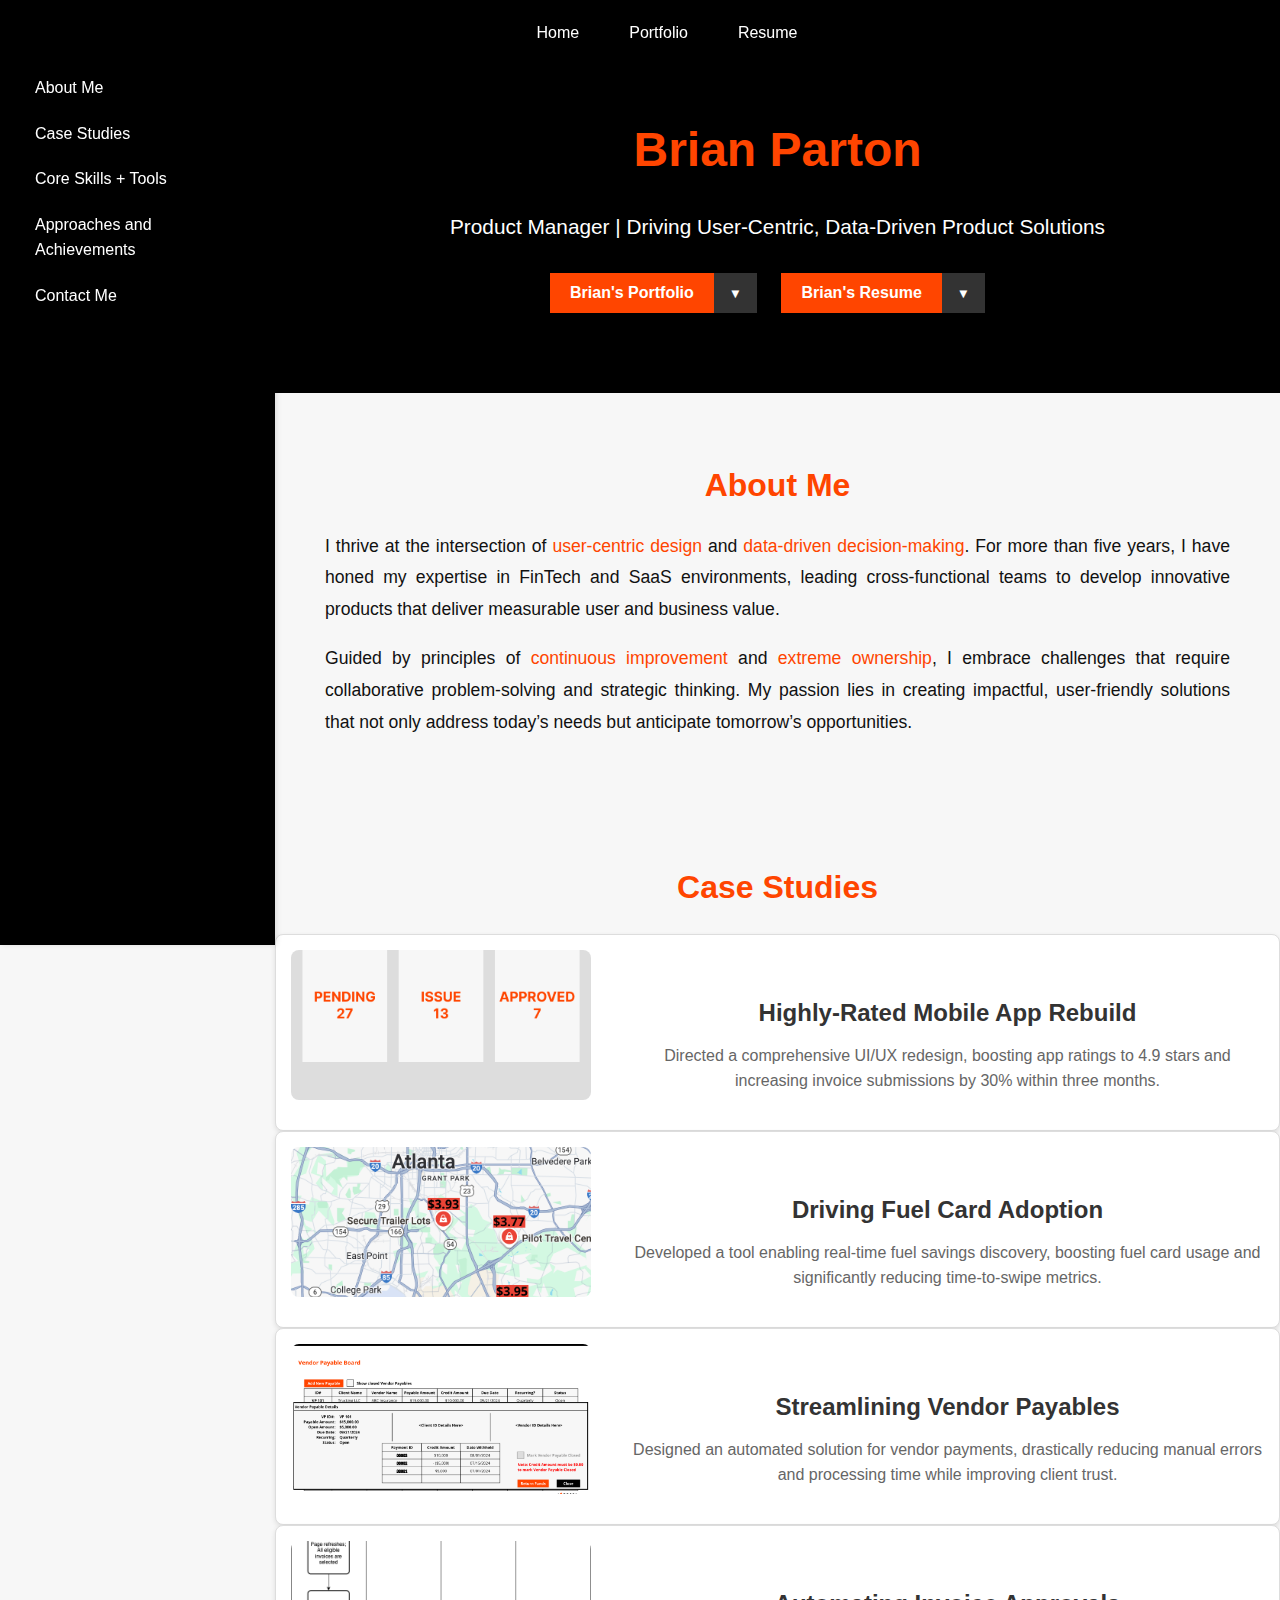
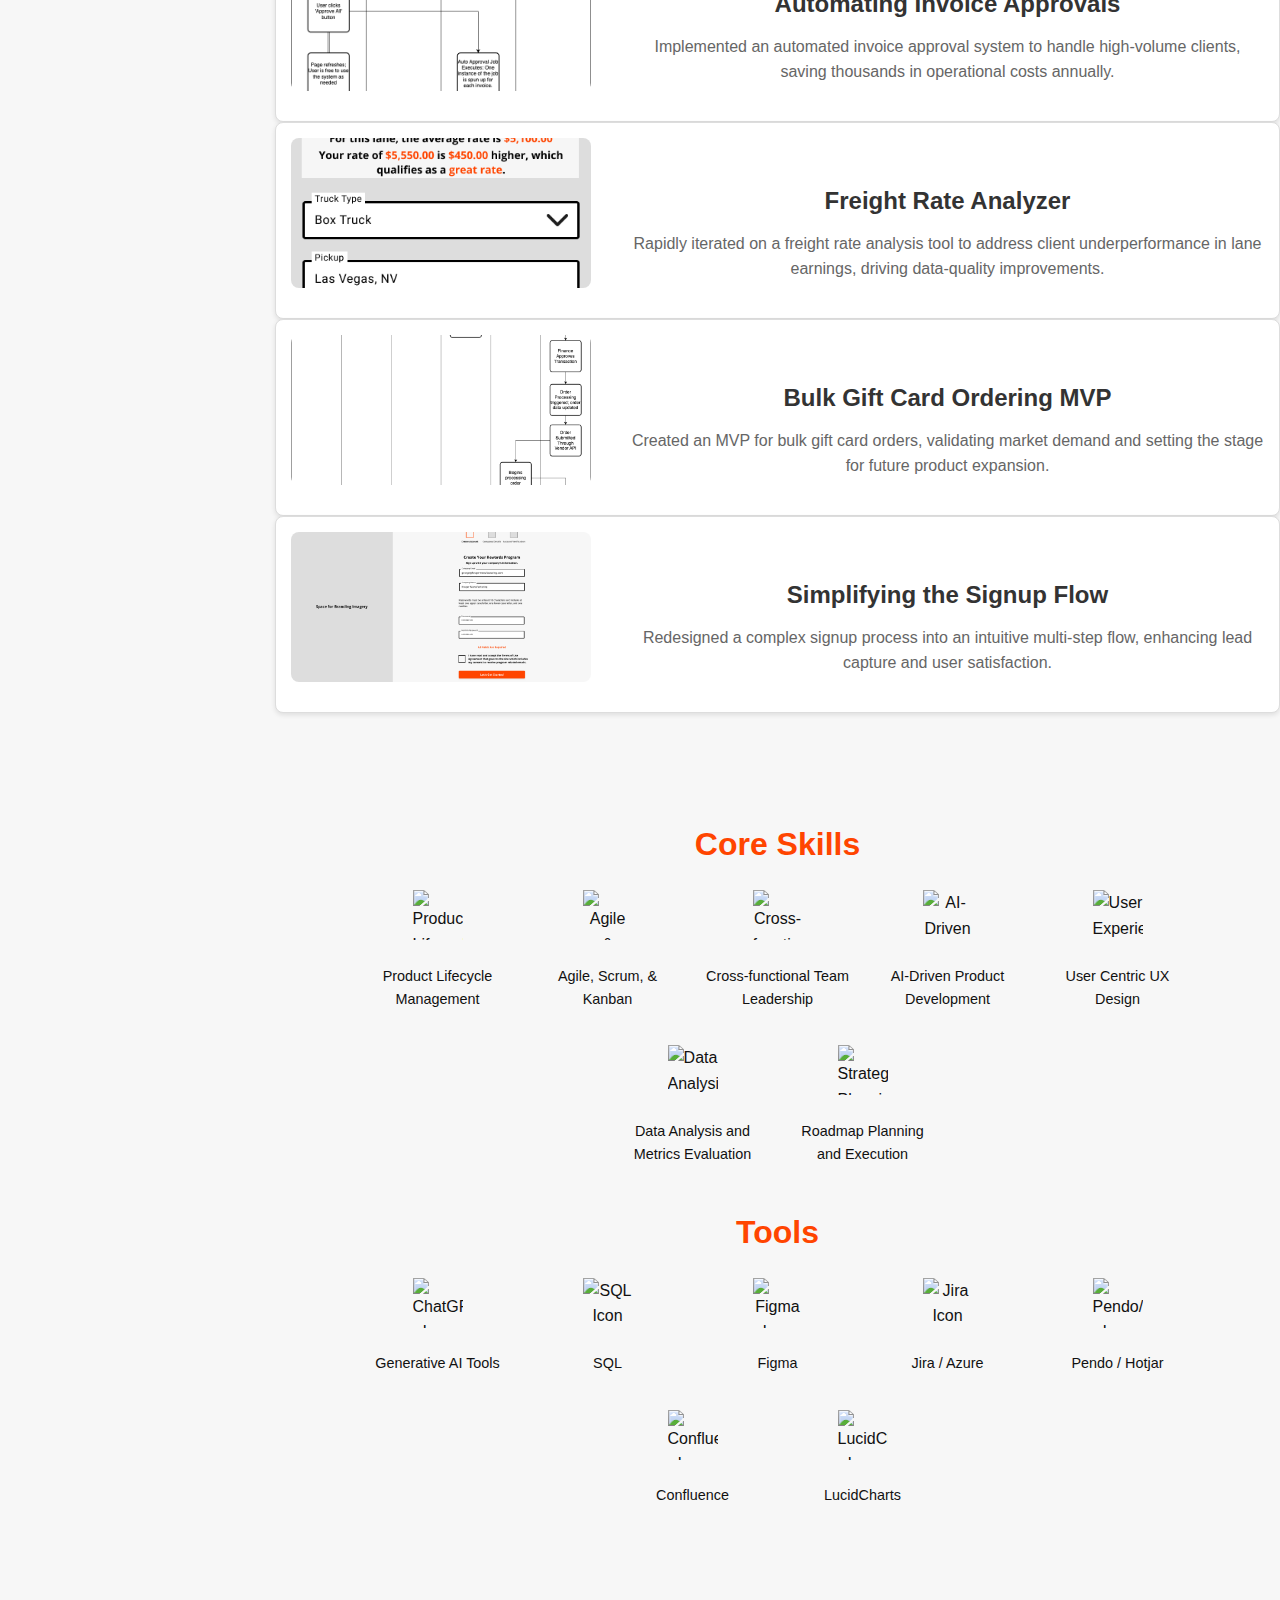
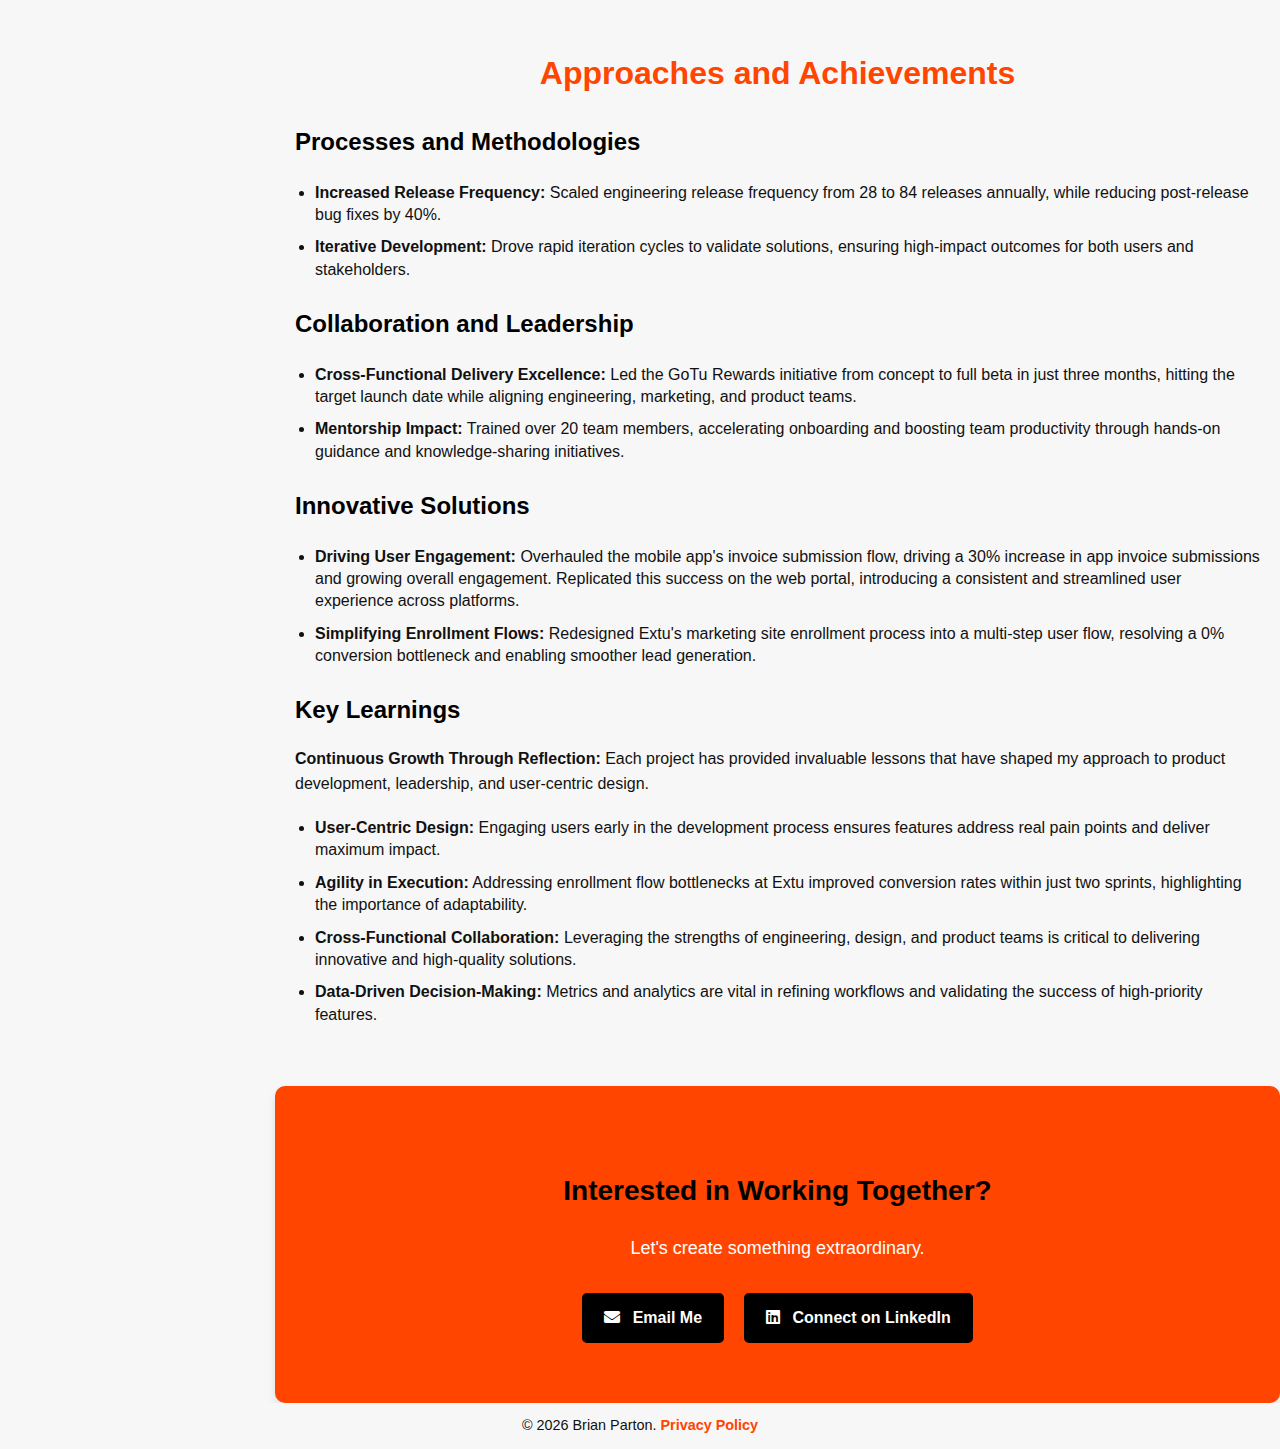
==== index.html @ ee63c28c "Update site: Privacy policy and styling improvements" ====
<!DOCTYPE html>
<html lang="en" data-theme="default">
	<head>
		<!-- Google tag (gtag.js) -->
		<script async src="https://www.googletagmanager.com/gtag/js?id=G-7SBDPCL7X2"></script>
		<script>
		  window.dataLayer = window.dataLayer || [];
		  function gtag(){dataLayer.push(arguments);}
		  gtag('js', new Date());
		  gtag('config', 'G-7SBDPCL7X2');
		</script>
		<meta name="description" content="Home Page for Brian Parton's Portfolio'">
		<meta name="author" content="Brian Parton">
	    <meta charset="UTF-8">
    	<meta name="viewport" content="width=device-width, initial-scale=1.0">
	    <!-- Include FontAwesome for Icons -->
    	<link href="https://cdnjs.cloudflare.com/ajax/libs/font-awesome/6.0.0-beta3/css/all.min.css" rel="stylesheet">
		<link href="https://cdnjs.cloudflare.com/ajax/libs/font-awesome/5.15.4/css/all.min.css" rel="stylesheet">
    	<link rel="stylesheet" href="assets/styles.css">
	    <title>Home Page</title>
	    <!-- Favicon for different devices -->
		<link rel="icon" sizes="192x192" href="assets/favicon/android-chrome-192x192.png">
		<link rel="icon" sizes="512x512" href="assets/favicon/android-chrome-512x512.png">
		<link rel="apple-touch-icon" sizes="180x180" href="assets/favicon/apple-touch-icon.png">
		<link rel="icon" type="image/png" sizes="32x32" href="assets/favicon/favicon-32x32.png">
		<link rel="icon" type="image/png" sizes="16x16" href="assets/favicon/favicon-16x16.png">
		<link rel="shortcut icon" href="assets/favicon/favicon.ico">
		<link rel="manifest" href="assets/favicon/site.webmanifest">
		<meta name="msapplication-TileColor" content="#da532c">
		<meta name="msapplication-config" content="assets/favicon/browserconfig.xml">
		<meta name="theme-color" content="#ffffff">
	</head>
	<body class="non-sidebar-page" id="load">
    	<!-- Header -->
	    <header class="header">
    	    <nav class="header-nav">
    	        <button class="hamburger-menu" aria-label="Toggle navigation menu">☰</button>
        	    <ul>
            	    <li><a href="index.html" aria-label="Go to Home Page">Home</a></li>
                	<li><a href="portfolio.html" aria-label="Go to Portfolio Page">Portfolio</a></li>
	                <li><a href="resume.html" aria-label="Go to Resume Page">Resume</a></li>
        	    </ul>
	        </nav>
    	</header>
        <div class="layout-container">
            <aside class="sidebar portfolio-sidebar">
                <nav>
                    <ul>
                        <li><a href="#about-me">About Me</a></li>
                        <li><a href="#case-studies">Case Studies</a></li>
                        <li><a href="#skills">Core Skills + Tools</a></li>
                        <li><a href="#approaches-achievements">Approaches and Achievements</a></li>
                        <li><a href="#contact-me">Contact Me</a></li>
                    </ul>
                </nav>
            </aside>
            <main class="main-content">
                <!-- Hero Section -->
                <section class="hero">
                    <div class="ind-container">
                        <h1>Brian Parton</h1>
                        <p>Product Manager | Driving User-Centric, Data-Driven Product Solutions</p>
                        <div class="cta-buttons">
                            <div class="button-container">
                                <button class="view-button">
                                    Brian's Portfolio
                                </button>
                                <button class="dropdown-btn">
                                    ▼
                                </button>
                                <div class="dropdown-content">
                                    <a href="portfolio.html" aria-label="View My Portfolio">View Portfolio</a>
                                    <a href="assets/brian_parton_portfolio_2.pdf" aria-label="Download My Portfolio" target="_blank" download>Download Portfolio</a>
                                </div>
                            </div>
                            <div class="button-container">
                                <button class="view-button">
                                    Brian's Resume
                                </button>
                                <button class="dropdown-btn">
                                    ▼
                                </button>
                                <div class="dropdown-content">
                                    <a href="resume.html" aria-label="View My Resume">View Resume</a>
                                    <a href="assets/brian_parton_resume_2.pdf" aria-label="Download My Resume" target="_blank" download>Download Resume</a>
                                </div>
                            </div>
                        </div>
                    </div>
                </section>
                <!-- About Me Section -->
                <div id="about-me" class="about-container">
                    <h2>About Me</h2>
                    <p>
                        I thrive at the intersection of <span style="color: var(--primary-color);">user-centric design</span> and <span style="color: var(--primary-color);">data-driven decision-making</span>. For more than five years, I have honed my expertise in FinTech and SaaS environments, leading cross-functional teams to develop innovative products that deliver measurable user and business value.
                    </p>
                    <p>
                        Guided by principles of <span style="color: var(--primary-color);">continuous improvement</span> and <span style="color: var(--primary-color);">extreme ownership</span>, I embrace challenges that require collaborative problem-solving and strategic thinking. My passion lies in creating impactful, user-friendly solutions that not only address today’s needs but anticipate tomorrow’s opportunities.
                    </p>
                </div>
                <!-- Case Studies -->
                <section id="case-studies" class="case-studies-section">
                    <h2>Case Studies</h2>
                
                    <a href="/portfolio.html#Mobile-App-Rebuild" class="case-study-link">
                        <div class="case-study-brief">
                            <img src="assets/OTR Solutions Mobile App Dashboard.png" alt="Highly-Rated Mobile App Rebuild">
                            <div class="case-study-icontent">
                                <h3>Highly-Rated Mobile App Rebuild</h3>
                                <p>Directed a comprehensive UI/UX redesign, boosting app ratings to 4.9 stars and increasing invoice submissions by 30% within three months.</p>
                            </div>
                        </div>
                    </a>
                
                    <a href="/portfolio.html#Discount-Fuel-Finder" class="case-study-link">
                        <div class="case-study-brief">
                            <img src="assets/OTR Solutions Fuel Finder Location.png" alt="Driving Fuel Card Adoption">
                            <div class="case-study-icontent">
                                <h3>Driving Fuel Card Adoption</h3>
                                <p>Developed a tool enabling real-time fuel savings discovery, boosting fuel card usage and significantly reducing time-to-swipe metrics.</p>
                            </div>
                        </div>
                    </a>
                
                    <a href="/portfolio.html#Vendor-Payable-Board" class="case-study-link">
                        <div class="case-study-brief">
                            <img src="assets/Vendor Payable Board, with Modal.png" alt="Vendor Payable Board with Modal">
                            <div class="case-study-icontent">
                                <h3>Streamlining Vendor Payables</h3>
                                <p>Designed an automated solution for vendor payments, drastically reducing manual errors and processing time while improving client trust.</p>
                            </div>
                        </div>
                    </a>
                
                    <a href="/portfolio.html#Auto-Invoice-Feature" class="case-study-link">
                        <div class="case-study-brief">
                            <img src="assets/AutoInvoice - Microservice Approval workflow.drawio.png" alt="Microservice-Based Workflow Thumbnail">
                            <div class="case-study-icontent">
                                <h3>Automating Invoice Approvals</h3>
                                <p>Implemented an automated invoice approval system to handle high-volume clients, saving thousands in operational costs annually.</p>
                            </div>
                        </div>
                    </a>
                
                    <a href="/portfolio.html#Freight-Rate-Analyzer" class="case-study-link">
                        <div class="case-study-brief">
                            <img src="assets/OTR Solutions Rate Analyzer.png" alt="UI Mockup Thumbnail">
                            <div class="case-study-icontent">
                                <h3>Freight Rate Analyzer</h3>
                                <p>Rapidly iterated on a freight rate analysis tool to address client underperformance in lane earnings, driving data-quality improvements.</p>
                            </div>
                        </div>
                    </a>
                
                    <a href="/portfolio.html#Bulk-Gift-Card" class="case-study-link">
                        <div class="case-study-brief">
                            <img src="assets/GoTu Rewards - Automated Process.drawio.png" alt="Future-State Automated Workflow Thumbnail">
                            <div class="case-study-icontent">
                                <h3>Bulk Gift Card Ordering MVP</h3>
                                <p>Created an MVP for bulk gift card orders, validating market demand and setting the stage for future product expansion.</p>
                            </div>
                        </div>
                    </a>
                
                    <a href="/portfolio.html#Multi-Step-Signup" class="case-study-link">
                        <div class="case-study-brief">
                            <img src="assets/GoTu Rewards New Enrollment Flow - Page 1.png" alt="Enrollment Step 1 UI Mockup Thumbnail">
                            <div class="case-study-icontent">
                                <h3>Simplifying the Signup Flow</h3>
                                <p>Redesigned a complex signup process into an intuitive multi-step flow, enhancing lead capture and user satisfaction.</p>
                            </div>
                        </div>
                    </a>
                </section>
                
                <!-- Skills and Tools -->
                <section id="skills" class="skills-section">
                    <h2>Core Skills</h2>
                    <div class="skills-container">
                        <!-- Skill 1 -->
                        <div class="skill-item">
                            <img src="https://img.icons8.com/ios-filled/50/000000/task.png" alt="Product Lifecycle Management Icon">
                            <p>Product Lifecycle Management</p>
                        </div>
                        <!-- Skill 2 -->
                        <div class="skill-item">
                            <img src="https://img.icons8.com/ios-filled/50/000000/tasks.png" alt="Agile & Scrum Methodologies Icon">
                            <p>Agile, Scrum, & Kanban</p>
                        </div>
                        <!-- Skill 3 -->
                        <div class="skill-item">
                            <img src="https://img.icons8.com/ios-filled/50/000000/teamwork.png" alt="Cross-functional Team Leadership Icon">
                            <p>Cross-functional Team Leadership</p>
                        </div>
                        <!-- Skill 4 -->
                        <div class="skill-item">
                            <img src="https://img.icons8.com/ios-filled/50/000000/brain.png" alt="AI-Driven Product Development Icon">
                            <p>AI-Driven Product Development</p>
                        </div>
                        <!-- Skill 5 -->
                        <div class="skill-item">
                            <img src="https://img.icons8.com/ios-filled/50/000000/paint-brush.png" alt="User Experience and Interface Design Icon">
                            <p>User Centric UX Design</p>
                        </div>
                        <!-- Skill 6 -->
                        <div class="skill-item">
                            <img src="https://img.icons8.com/ios-filled/50/000000/combo-chart.png" alt="Data Analysis and Metrics Evaluation Icon">
                            <p>Data Analysis and Metrics Evaluation</p>
                        </div>
                        <!-- Skill 7 -->
                        <div class="skill-item">
                            <img src="https://img.icons8.com/ios-filled/50/000000/goal.png" alt="Strategic Planning and Execution Icon">
                            <p>Roadmap Planning and Execution</p>
                        </div>
                    </div>
                    <div class="tools-section">
                    <h2>Tools</h2>
                        <div class="tools-container">
                            <div class="tool-item">
                                <img src="https://img.icons8.com/ios-filled/50/000000/chatgpt.png" alt="ChatGPT Icon">
                                <p>Generative AI Tools</p>
                            </div>
                            <div class="tool-item">
                                <img src="https://img.icons8.com/ios-filled/50/000000/sql.png" alt="SQL Icon">
                                <p>SQL</p>
                            </div>
                            <div class="tool-item">
                                <img src="https://img.icons8.com/ios-filled/50/000000/figma.png" alt="Figma Icon">
                                <p>Figma</p>
                            </div>
                            <div class="tool-item">
                                <img src="https://img.icons8.com/ios-filled/50/000000/jira.png" alt="Jira Icon">
                                <p>Jira / Azure</p>
                            </div>
                            <div class="tool-item">
                                <img src="https://img.icons8.com/ios-filled/50/000000/heat-map.png" alt="Pendo/Hotjar Icon">
                                <p>Pendo / Hotjar</p>
                            </div>
                            <div class="tool-item">
                                <img src="https://img.icons8.com/ios-filled/50/000000/knowledge-sharing.png" alt="Confluence Icon">
                                <p>Confluence</p>
                            </div>
                            <div class="tool-item">
                                <img src="https://img.icons8.com/ios-filled/50/000000/flow-chart.png" alt="LucidCharts Icon">
                                <p>LucidCharts</p>
                            </div>
                        </div>
                    </div>
                </section>
                <!-- Additional Info About Me Section -->
                <section id="approaches-achievements" class="approaches-section">
                    <h2>Approaches and Achievements</h2>
                
                    <div class="approach-subsection">
                        <h3>Processes and Methodologies</h3>
                        <ul>
                            <li><strong>Increased Release Frequency:</strong> Scaled engineering release frequency from 28 to 84 releases annually, while reducing post-release bug fixes by 40%.</li>
                            <li><strong>Iterative Development:</strong> Drove rapid iteration cycles to validate solutions, ensuring high-impact outcomes for both users and stakeholders.</li>
                        </ul>
                    </div>
                
                    <div class="approach-subsection">
                        <h3>Collaboration and Leadership</h3>
                        <ul>
                            <li><strong>Cross-Functional Delivery Excellence:</strong> Led the GoTu Rewards initiative from concept to full beta in just three months, hitting the target launch date while aligning engineering, marketing, and product teams.</li>
                            <li><strong>Mentorship Impact:</strong> Trained over 20 team members, accelerating onboarding and boosting team productivity through hands-on guidance and knowledge-sharing initiatives.</li>
                        </ul>
                    </div>
                
                    <div class="approach-subsection">
                        <h3>Innovative Solutions</h3>
                        <ul>
                            <li><strong>Driving User Engagement:</strong> Overhauled the mobile app's invoice submission flow, driving a 30% increase in app invoice submissions and growing overall engagement. Replicated this success on the web portal, introducing a consistent and streamlined user experience across platforms.</li>
                            <li><strong>Simplifying Enrollment Flows:</strong> Redesigned Extu's marketing site enrollment process into a multi-step user flow, resolving a 0% conversion bottleneck and enabling smoother lead generation.</li>
                        </ul>
                    </div>
                
                    <div class="approach-subsection">
                        <h3>Key Learnings</h3>
                        <p>
                            <strong>Continuous Growth Through Reflection:</strong> Each project has provided invaluable lessons that have shaped my approach to product development, leadership, and user-centric design.
                        </p>
                        <ul>
                            <li><strong>User-Centric Design:</strong> Engaging users early in the development process ensures features address real pain points and deliver maximum impact.</li>
                            <li><strong>Agility in Execution:</strong> Addressing enrollment flow bottlenecks at Extu improved conversion rates within just two sprints, highlighting the importance of adaptability.</li>
                            <li><strong>Cross-Functional Collaboration:</strong> Leveraging the strengths of engineering, design, and product teams is critical to delivering innovative and high-quality solutions.</li>
                            <li><strong>Data-Driven Decision-Making:</strong> Metrics and analytics are vital in refining workflows and validating the success of high-priority features.</li>
                        </ul>
                    </div>
                </section>
                
                
                <!-- Contact Section -->
                <section id="contact-me" class="cta-section">
                    <div class="cta-container">
                        <h2>Interested in Working Together?</h2>
                        <p>Let's create something extraordinary.</p>
                        <div class="contact-links">
                            <a href="mailto:bparton31.jobs@gmail.com" aria-label="Send Me An Email" class="contact-link">
                                <i class="fas fa-envelope"></i> Email Me
                            </a>
                            <a href="https://www.linkedin.com/in/brian-parton/" aria-label="Find Me On LinkedIn" target="_blank" class="contact-link">
                                <i class="fab fa-linkedin"></i> Connect on LinkedIn
                            </a>
                        </div>
                    </div>
                </section>
            </main>
        </div>
        <footer>
    		<p>
        		© <span id="current-year"></span> Brian Parton.
		        <a href="privacy.html" aria-label="Go to Privacy Page" target="_blank" rel="noopener noreferrer">Privacy Policy</a>
    		</p>
		</footer>
		<!-- JavaScript for the hamburger menu -->
		<script>
    		const hamburger = document.querySelector('.hamburger-menu');
		    const navMenu = document.querySelector('.header-nav ul');
		    hamburger.addEventListener('click', () => {
        		navMenu.classList.toggle('active');
    		});

	    	document.addEventListener("DOMContentLoaded", () => {
    		    const targetSection = document.querySelector("#load");
	        	if (targetSection) {
            		targetSection.scrollIntoView({ behavior: "smooth" });
	        	}
    		});

    		document.getElementById("current-year").textContent = new Date().getFullYear();
		</script>
	</body>
</html>
---- assets/styles.css ----
:root {
    --primary-color: #FF4500; /* Bright orange for accents */
    --secondary-color: #000000; /* Black for nav bars and footer */
    --background-color: #F7F7F7; /* Light gray for page background */
    --text-color: #111111; /* Neutral dark gray for text */
    --white: #FFFFFF; /* White for content and highlights */
    --box-shadow: 0 4px 8px rgba(0, 0, 0, 0.1); /* Default box shadow */
    --border-color: #ddd; /* Light border color */
    --font-family: 'Open Sans', Arial, sans-serif; /* Font for consistency */
    --header-height: 45px;
    --sidebar-width: 275px; /* portfolio sidebar */
    --res-sidebar-width: 34%; /* resume sidebar */
}


/* General Styling */
html {
    scroll-padding-top: 70px; /* Adjust to header height */
}

html, body {
    height: 100%;
    scroll-behavior: smooth;
}

body {
    font-family: var(--font-family);
    margin: 0;
    padding: 0;
    line-height: 1.6;
    background-color: var(--background-color);
    color: var(--text-color);
    display: flex;
    flex-direction: column;
    min-height: 100vh;
}

/* General Styling for Non-Sidebar Pages */
body.non-sidebar-page {
    padding: 0; /* Reset body padding for these pages */
    margin: 0;
}

/* Content Layout for Non-Sidebar Pages */
.container.non-sidebar-page {
    display: flex;
    flex-direction: column;
	margin: 20px auto;  
    max-width: 1200px; /* Limit content width */
    padding: 0 20px;
    box-sizing: border-box;
}

/* Header Navigation */
.header-nav {
    background-color: var(--secondary-color); /* Black */
    color: var(--white);
    padding: 20px 20px;
    position: fixed;
    top: 0;
    width: 100%;
    display: flex;
    justify-content: flex-end; /* Ensures buttons align to the right */
    align-items: center;
    z-index: 1000;
    box-shadow: var(--box-shadow);
}

.header-nav ul {
    list-style: none;
    margin: 0 auto; /* Centers the navigation */
    padding: 0;
    display: flex;
    justify-content: flex-end; /* Aligns navigation to the right */
    gap: 30px;
}

/* Header Navigation Hover Behavior Update */
.header-nav ul li a {
    text-decoration: none;
    color: var(--white); /* Keep the font color consistent */
    font-weight: 500;
    font-size: 1rem;
    transition: background-color 0.3s ease, color 0.3s ease;
    padding: 5px 10px;
    border-radius: 5px; /* Optional for a subtle rounded effect */
}

.header-nav ul li a:hover {
    background-color: var(--primary-color); /* Add the highlight background */
    color: var(--white); /* Ensure font color remains the same */
}

/* Contact Section Consistency */
.contact.non-sidebar-page {
    background-color: var(--primary-color);
    color: var(--white);
    padding: 40px 20px;
    text-align: center;
    border-radius: 8px;
    box-shadow: var(--box-shadow);
}

.contact.non-sidebar-page h2 {
    color: var(--secondary-color);
}

.contact.non-sidebar-page p {
    margin-bottom: 20px;
    line-height: 1.6;
}

.contact-links.non-sidebar-page {
    display: flex;
    justify-content: center;
    flex-wrap: wrap;
    gap: 15px;
}

.contact-link.non-sidebar-page {
    color: var(--white);
    background-color: var(--secondary-color);
    padding: 10px 20px;
    border-radius: 5px;
    font-size: 1rem;
    transition: background-color 0.3s ease, color 0.3s ease;
    border: 2px solid var(--secondary-color);
}

.contact-link.non-sidebar-page:hover {
    background-color: var(--white);
    color: var(--secondary-color);
    border-color: var(--secondary-color);
}

/* Header for Non-Sidebar Pages */
.header-nav.non-sidebar-page {
    position: relative; /* Adjust for scrollable content */
    z-index: 100; /* Ensure no overlap */
}

/* Content Section for Non-Sidebar Pages */
.content.non-sidebar-page {
    width: 100%; /* Full width for content */
    padding: 20px;
    background-color: var(--white);
    border-radius: 8px;
    box-shadow: var(--box-shadow);
    margin-bottom: 20px;
}

/* Main Content Layout */
.portfolio-layout.brian {
    margin-left: var(--sidebar-width);
    padding: 40px 10px 10px 5px;
    background-color: var(--white);
    border-left: 1px solid var(--border-color);
}

.portfolio-layout.brian h1 {
	color: var(--primary-color); /* Orange */
	padding-top: 20px;
	margin-bottom: 10px;
}

/* Case Study Styling */
.case-study {
    margin-bottom: 40px;
    padding: 0px 20px 20px 20px;
    border: 1px solid var(--border-color);
    border-radius: 10px;
    background-color: var(--white);
    box-shadow: var(--box-shadow);
}

.case-study h2 {
    font-size: 24px;
    color: var(--primary-color); /* Orange */
    margin-bottom: 10px;
    font-weight: 600;
}

.case-study h3 {
    font-size: 20px;
    font-weight: 400;
    color: #666;
    margin-bottom: 20px;
}

/* Case Study Images */
.case-study img {
	width: auto;
    max-width: 100%;
    height: auto;
    max-height: 400px;
    display: block;
    margin: 15px auto;
    border-radius: 8px;
    box-shadow: var(--box-shadow);
}

.case-study img:hover {
    transform: scale(1.1);
    transition: transform 0.3s ease;
}

.case-study .case-study-image figcaption {
    font-size: 14px;
    color: #888;
    margin-top: 5px;
    text-align: center;
}

/* Full-Size Image Display */
/* Apply blur only to the content wrapper */
.content-wrapper {
    filter: none; /* Default state */
    transition: filter 0.3s ease; /* Smooth transition */
}

body.modal-active .content-wrapper {
    filter: blur(5px); /* Blur only the content wrapper when modal is active */
}

/* Full-screen modal background */
.full-image-container {
    display: none; /* Hidden by default */
    position: fixed;
    top: 0;
    left: 0;
    width: 100%;
    height: 100%;
    background-color: rgba(0, 0, 0, 0.8); /* Dimmed background */
    z-index: 1000;
    display: flex; /* Flexbox for centering modal */
    justify-content: center;
    align-items: center;
}


/* Modal content (image and caption) */
.full-image-container .modal-content {
    background-color: rgba(0, 0, 0, 0.9); /* Dark background for modal */
    padding: 20px;
    border-radius: 10px;
    box-shadow: 0 8px 16px rgba(0, 0, 0, 0.2); /* Shadow for depth */
    max-width: 90%;
    max-height: 90%;
    overflow: hidden;
    text-align: center;
}

/* Style for the image */
.full-image-container img {
    max-width: 100%; /* Ensure the image fits */
    max-height: 80vh; /* Prevent it from overflowing vertically */
    border: 2px solid #FF6F00; /* Burnt orange border for styling */
    border-radius: 8px; /* Rounded corners */
}

/* Style for the caption */
.full-image-container p {
    color: white;
    margin-top: 10px;
    font-size: 1rem;
    font-family: "Open Sans", sans-serif;
}

/* Style for the close button */
#close-preview-button {
    position: absolute;
    top: 10px;
    right: 10px;
    background-color: #FF6F00;
    color: white;
    border: none;
    border-radius: 5px;
    padding: 8px 12px;
    font-size: 0.9rem;
    cursor: pointer;
    transition: background-color 0.3s ease;
    z-index: 1010;
}

#close-preview-button:hover {
    background-color: #cc5800;
}

/* Disable body scrolling when modal is active */
body.modal-active {
    overflow: hidden;
}


/* Case Study */
.case-study-hook {
    font-size: 1.5rem;
    font-weight: bold;
    color: #FF6F00; /* Accent color */
    text-align: center;
    margin: 20px 0;
}


.case-study-hook .highlight-hook {
    font-weight: bold; /* Make the text bold */
    color: #FF7F50; /* Use orange color for emphasis */
    font-size: 1.1rem; /* Slightly larger text for prominence */
}


/* Image Gallery */
.image-gallery {
    display: flex;
    justify-content: space-evenly; /* Adjusts spacing between items */
    align-items: center; /* Centers images vertically */
    grid-template-columns: repeat(auto-fit, minmax(200px, 1fr));
    gap: 20px;
    margin-top: 20px;
}

.thumbnail-container {
    display: flex;
    flex-direction: column;
    align-items: center;
    text-align: center;
    max-width: 100%; /* Prevents container from overexpanding */
}

.thumbnail-container img {
	width: auto;
    height: auto;
    max-width: 100%;
    display: block;
    margin: 0 auto auto auto;
    border: 1px solid #FF6F00; /* Burnt orange */
    border-radius: 5px;
    cursor: pointer;
    transition: transform 0.3s ease;
    object-fit: contain; /* Ensures the entire image fits within the container */
}

.thumbnail-container img:hover {
    transform: scale(1.05); /* Slight hover effect */
}

.thumbnail-container figcaption {
    margin-top: 10px;
    text-align: center;
    font-size: 0.9rem;
    color: #555;
    font-family: "Open Sans", sans-serif;
}

/* Contact Section */
.contact {
    background-color: var(--secondary-color); /* Black */
    color: var(--white);
    padding: 60px 20px;
    border-radius: 10px;
    text-align: center;
}

.contact h2 {
    font-size: 28px;
    margin-bottom: 20px;
    color: var(--primary-color); /* Orange */
}

/* Contact Links */
.contact-links {
    display: flex;
    justify-content: center;
    gap: 20px; /* Adds spacing between buttons */
    flex-wrap: wrap; /* Ensures buttons stack on smaller screens */
}

.contact-link {
    display: inline-block;
    background-color: var(--secondary-color); /* Orange button background */
    color: var(--white); /* White text */
    padding: 10px 20px;
    border-radius: 5px;
    text-decoration: none;
    font-weight: bold;
    font-size: 16px;
    transition: background-color 0.3s ease, color 0.3s ease;
    border: 2px solid var(--secondary-color);
}

.contact-link:hover {
    background-color: var(--white); /* White background */
    color: var(--secondary-color); /* Orange text */
    border-color: var(--secondary-color);
}

/* Icons within Contact Links */
.contact-link i {
    margin-right: 8px; /* Adds spacing between the icon and text */
}

/* Footer */
footer {
    bottom: 0;
    width: 100%;
    text-align: center; /* Center-aligns text */
    padding: 20px 0; /* Adds more padding for better visibility */
    background-color: var(--secondary-color); /* Black background */
    color: var(--white); /* White text for contrast */
    font-size: 0.9rem; /* Slightly larger font for readability */
}

footer p {
    margin: 0;
    line-height: 1.8; /* Adjust line spacing */
}

footer a {
    color: var(--primary-color); /* Orange text for links */
    text-decoration: none;
    font-weight: bold;
}

footer a:hover {
    text-decoration: underline;
}

/* Footer Header (if applicable) */
footer h2 {
    color: var(--primary-color); /* Orange header text */
    font-size: 1.5rem;
    margin-bottom: 10px;
    font-weight: bold;
}

/* Footer Buttons */
footer button {
    background-color: var(--white); /* White button */
    color: var(--primary-color); /* Orange text */
    border: 2px solid var(--primary-color); /* Orange border */
    padding: 10px 15px;
    font-size: 1rem;
    border-radius: 5px;
    cursor: pointer;
    margin: 15px 5px; /* Add spacing between buttons */
    transition: background-color 0.3s ease, color 0.3s ease;
}

footer button:hover {
    background-color: var(--primary-color); /* Orange background on hover */
    color: var(--white); /* White text on hover */
}


/* Responsive Adjustments for Footer */
@media (max-width: 768px) {
    footer {
        padding: 15px 10px; /* Adjust padding for smaller screens */
    }
    footer button {
        font-size: 0.9rem; /* Reduce button size */
        padding: 8px 12px; /* Adjust padding */
    }
}

/* Buttons */
button {
    color: var(--white);
    border: none;
    border-radius: 5px;
    cursor: pointer;
    transition: background-color 0.3s ease;
}

button:hover {
    background-color: var(--primary-color); /* Orange */
    color: var(--white);
}

/* Contact Section */
.cta-section {
    background-color: var(--primary-color); /* Dark background */
    color: var(--white); /* White text for contrast */
    padding: 60px 20px;
    border-radius: 10px;
    text-align: center; /* Centers text horizontally */
    box-shadow: var(--box-shadow); /* Adds a slight shadow for depth */
}

.cta-section h2 {
    font-size: 28px;
    margin-bottom: 20px;
    color: var(--secondary-color); /* Orange header */
    font-weight: bold;
}

.cta-section p {
    font-size: 18px;
    margin-bottom: 30px;
    line-height: 1.6;
}

/* Container Layout */
.container {
    display: flex; /* Flex layout for sidebar and content */
    flex-wrap: nowrap; /* Prevent wrapping of sidebar and content */
    margin-top: var(--header-height); /* Ensure content starts below the header */
}

.ind-container {
    max-width: 1200px;
    margin: 0 auto; /* Centers the container */
    padding: 20px;
    box-sizing: border-box;
}

/* Content Area Styling */
.content {
    width: 70%; /* Adjust width to balance with sidebar */
    padding: 20px; /* Match padding with sidebar */
    background-color: var(--white);
    border-radius: 8px;
    box-shadow: var(--box-shadow);
    margin-left: auto; /* Ensure the content aligns properly */
    box-sizing: border-box;
}

.content h1 {
    color: var(--primary-color); /* Bright orange for headers */
    padding-top: 0.1in;
    margin-bottom: -0.3in;
    font-size: 2rem;
    text-align: center;
}

/* Headings in Content */
.content h2 {
    color: var(--primary-color); /* Bright orange for main headings */
    font-size: 1.8rem; /* Large headings for emphasis */
	padding-top: 5px;
    margin-bottom: -10px;
}

.content h3 {
    color: var(--primary-color); /* Bright orange for subheadings */
    margin-top: 10px;
    font-size: 1.4rem;
    margin-bottom: 10px;
}

.content .roles {
	margin: 0;
}

.content p {
	margin: 0;
}

/* List Styling in Content */
.content ul {
    padding-left: 20px;
    margin: 10px 0;
}

.content ul li {
    margin-bottom: 10px;
    line-height: 1.5;
}

/* Divider Styling */
.divider {
    border-bottom: 1px solid var(--border-color);
    margin: 20px 0;
}

/* Index specific */
/* Hero Section */
.hero {
    width: 100%; /* Full-width for the section container */
    background-color: var(--secondary-color); /* Black */
    color: var(--white); /* White text */
    text-align: center;
    padding: 60px 0px;
}

.hero h1 {
    font-size: 3rem; /* Slightly larger for emphasis */
    margin-bottom: 10px;
    color: var(--primary-color); /* Orange */
}

.hero p {
    font-size: 1.3rem;
    margin-bottom: 30px;
    line-height: 1.6;
}

/* About Section */
.about {
    background-color: var(--white); /* White */
    padding: 60px 20px;
    border-radius: 8px;
    box-shadow: var(--box-shadow);
    margin: 40px 0;
    max-width: 1200px; /* Keeps width consistent with container */
    margin: 20px auto; /* Centers the section horizontally */
}

.about strong {
    color: var(--primary-color); /* Orange for emphasis */
}

.about-container p {
	padding: 0 50px;
}

/* Skills Section */
.skills-section {
    padding: 40px 20px;
    background-color: var(--background-color); /* Light gray */
    text-align: center;
}

.skills-section h2 {
    color: var(--primary-color);
    font-size: 2rem;
    margin-bottom: 20px;
}

.skills-container, .tools-container {
    display: flex;
    flex-wrap: wrap;
    justify-content: center;
    gap: 20px;
    margin: 20px 0;
}

.skill-item, .tool-item {
    flex: 0 0 120px;
    display: flex;
    flex-direction: column;
    align-items: center;
    text-align: center;
}

.skill-item img, .tool-item img {
    width: 50px;
    height: 50px;
    margin-bottom: 10px;
    transition: transform 0.3s ease;
}

.skill-item img:hover, .tool-item img:hover {
    transform: scale(1.2); /* Slight zoom on hover */
}

.skill-item p, .tool-item p {
    font-size: 0.9rem;
    color: var(--text-color); /* Standard dark text */
    width: 150px;
}

/* Footer Adjustments */
footer {
    background-color: var(--background-color); /* Light gray */
    color: var(--text-color); /* Neutral dark gray */
    padding: 10px 0;
}

/* Index Page Specific Buttons */
/* Button Container (Scoped to Index Page) */
.ind-container .button-container {
  display: inline-flex;
  align-items: center;
  position: relative;
  margin-right: 20px; /* Space between buttons */
}

.ind-container .button-container a:visited {
	color: white;
}

/* Dropdown Content Styling (Scoped) */
.ind-container .dropdown-content {
  display: none;
  position: absolute;
  top: calc(100%); /* Below the button */
  left: 0;
  background-color: #FF4500; /* Orange */
  border-radius: 5px;
  padding: 5px 0;
  z-index: 10;
  white-space: nowrap;
  box-shadow: 0 2px 5px rgba(0, 0, 0, 0.2);
}

.ind-container .dropdown-content a {
  color: white; /* White text */
  text-decoration: none;
  padding: 10px 20px;
  display: block;
  font-size: 1rem;
  transition: background-color 0.3s ease;
}

.ind-container .dropdown-content a:hover {
  background-color: #F53A1D; /* Slightly darker orange on hover */
}

/* Ensure Dropdown is Visible on Hover (Scoped) */
.ind-container .button-container:hover .dropdown-content {
  display: block;
}

/* Main Buttons (Scoped) */
.ind-container .view-button {
  background-color: #FF4500; /* Orange */
  color: white; /* White text */
  border: none;
  border-radius: 0; 
  height: 40px;
  font-size: 1rem;
  font-weight: bold;
  padding: 10px 20px;
  cursor: pointer;
  transition: background-color 0.3s ease, color 0.3s ease;
}

.ind-container .view-button:hover {
  background-color: #F53A1D; /* Slightly darker orange */
}

/* Dropdown Arrow Button (Scoped) */
.ind-container .dropdown-btn {
  background-color: #333; /* Dark gray */
  color: white; /* White text */
  padding: 10px 15px;
  height: 40px;
  border-radius: 0; 
  cursor: pointer;
  transition: background-color 0.3s ease;
}

.ind-container .dropdown-btn:hover {
  background-color: #555; /* Slightly lighter gray */
}

/* Privacy page */
/* Privacy Page Styling */
.privacy-container {
    max-width: 800px;
    margin: 0 auto;
    padding: 50px 20px 20px 20px;
    background-color: var(--white);
    border-radius: 8px;
    box-shadow: var(--box-shadow);
    line-height: 1.6;
    font-size: 1rem;
    color: var(--text-color);
}

.privacy-container h1 {
    color: var(--primary-color);
    font-size: 2rem;
    margin-bottom: 20px;
    text-align: center;
}

.privacy-container h2 {
    color: var(--primary-color);
    font-size: 1.5rem;
    margin-top: 20px;
    margin-bottom: 10px;
}

.privacy-container p {
    margin-bottom: 15px;
}

.privacy-container a {
    color: var(--primary-color);
    text-decoration: none;
}

.privacy-container a:hover {
    text-decoration: underline;
}

.hamburger-menu {
    display: block;
    cursor: pointer;
    background-color: var(--secondary-color);
    color: var(--secondary-color);
    border: none;
    font-size: 0.1rem;
}

@media (max-width: 768px) {
    .header-nav ul {
        display: none;
        flex-direction: column;
    }

    .header-nav ul.active {
        display: flex;
    }

    .hamburger-menu {
        display: block;
        cursor: pointer;
        padding: 10px;
        background-color: var(--secondary-color);
        color: var(--white);
        border: none;
        font-size: 1.5rem;
    }
}

/* 'About Me' Container */
.about-container {
    width: 100%; /* Full-width for the section container */
    background-color: var(--background-color); /* Match background color */
    padding: 40px 0; /* Add some vertical padding */
}

/* 'About Me' Section Text */
.about-container h2 {
    font-size: 2rem; /* Larger, more prominent heading */
    font-weight: bold;
    color: var(--primary-color); /* Bright orange to match theme */
    margin-bottom: 20px;
    text-align: center; /* Center the heading */
}

.about-container p {
    font-size: 1.1rem; /* Slightly larger text for readability */
    line-height: 1.8; /* Space out the text for clarity */
    text-align: justify; /* Align text for cleaner look */
    color: var(--text-color); /* Standard text color */
}

/* Index - Case Studies section */
.case-studies-section {
    width: 100%; /* Full-width for the section container */
    background-color: var(--background-color); /* Match background color */
    padding: 40px 0; /* Add some vertical padding */
}
  
.case-studies-section h2 {
    text-align: center;
    color: var(--primary-color);
    margin-bottom: 20px;
    font-size: 2rem;
}
  
.case-study-brief {
    max-width: 1200px; /* Match the width of About Me content */
    margin: 0 auto; /* Center align and add spacing between items */
    display: flex;
    align-items: center;
    padding: 15px;
    border: 1px solid #ddd;
    border-radius: 8px;
    background-color: #fff;
    box-shadow: 0 2px 5px rgba(0, 0, 0, 0.1);
    flex-wrap: wrap; /* Allow content to wrap on smaller screens */
    text-align: center;
}
  
.case-study-brief img {
    flex: 0 0 100%;
    max-width: 300px;
    height: 150px;
    object-fit: cover;
    margin-right: 20px;
    margin-bottom: 15px;
    border-radius: 8px;
}
  
.case-study-icontent {
    flex: 1;
    padding-left: 20px;
}
  
.case-study-icontent h3 {
    font-size: 1.5rem;
    color: #333;
    margin-bottom: 10px;
}
  
.case-study-icontent p {
    font-size: 1rem;
    color: #666;
    margin: 0;
}  

.case-study-link {
    text-decoration: none; /* Remove underline from links */
    color: inherit; /* Inherit text color to maintain styling */
}

.case-study-link:hover .case-study-brief {
    box-shadow: 0 4px 8px rgba(0, 0, 0, 0.2); /* Highlight on hover */
    transform: translateY(-2px); /* Subtle lift effect */
    transition: all 0.2s ease-in-out;
}

/* Approaches and Achievements Section */
.approaches-section {
    width: 100%; /* Full-width for the section */
    background-color: var(--background-color); /* Match global background */
    padding: 40px 0; /* Add vertical spacing */
}

.approaches-section h2 {
    text-align: center;
    color: var(--primary-color);
    margin-bottom: 20px;
    font-size: 2rem;
}

.approach-subsection {
    max-width: 1200px; /* Constrain content to match other sections */
    margin: 0 auto; /* Center-align content */
    padding: 0 20px; /* Add padding for smaller screens */
}

.approach-subsection h3 {
    color: var(--secondary-color);
    font-size: 1.5rem;
    margin-bottom: 10px;
}

.approach-subsection p {
    font-size: 1rem;
    line-height: 1.6;
    color: var(--text-color);
}

.approach-subsection ul {
    margin: 20px 0;
    padding-left: 20px;
    list-style-type: disc;
    color: var(--text-color);
}

.approach-subsection ul li {
    margin-bottom: 10px;
    line-height: 1.4;
    font-size: 1rem;
}

.layout-container {
    display: flex;
}

.sidebar {
    position: fixed;
    top: var(--header-height);
    left: 0;
    width: var(--sidebar-width);
    height: 100%;
    background-color: var(--secondary-color);
    color: var(--white);
    display: block;
    padding: 20px;
    box-sizing: border-box;
    
    box-shadow: var(--box-shadow); /* Depth for the sidebar */
    overflow-y: auto;
}

.sidebar nav ul {
    list-style: none;
    padding: 0;
}

.sidebar nav ul li a {
    display: block;
    padding: 10px 15px;
    color: var(--white);
    text-decoration: none;
}

.sidebar nav ul li a:hover {
    background-color: var(--primary-color);
}

/* Portfolio Sidebar Specific Styles */
.portfolio-sidebar {
    position: fixed;
    top: var(--header-height);
    left: 0;
    width: var(--sidebar-width); /* Defined width for portfolio sidebar */
    height: 100%; /* Full viewport height */
    background-color: var(--secondary-color); /* Black background */
    color: var(--white);
    padding-top: 20px;
    box-shadow: 2px 0 5px rgba(0, 0, 0, 0.1); /* Slight shadow for distinction */
    overflow-y: auto; /* Enable scrolling */
}

.portfolio-sidebar nav ul {
    list-style: none;
    margin: 0;
    padding: 0;
}

.portfolio-sidebar nav ul li h2 {
    color: var(--primary-color); /* Orange for headings */
    padding-left: 15px;
}

.portfolio-sidebar nav ul li a {
    text-decoration: none;
    color: var(--white); /* White text */
    font-weight: 500;
    display: block;
    padding: 10px 15px;
    border-radius: 5px;
    transition: background-color 0.3s ease, color 0.3s ease;
}

.portfolio-sidebar nav ul li a:hover {
    background-color: var(--primary-color); /* Orange on hover */
    color: var(--white); /* Keep text white on hover */
}

/* Resume Sidebar Specific Styles */
.resume-sidebar {
    width: var(--res-sidebar-width); /* Slightly wider for better balance */
    background-color: var(--white);
    padding: 25px; /* Increase padding for more spacing */
    box-sizing: border-box;
    border-right: 1px solid var(--border-color);
    border-radius: 8px;
    box-shadow: var(--box-shadow);
    overflow-y: auto;
}

.resume-sidebar h1, .resume-sidebar h2 {
    color: var(--primary-color); /* Bright orange for headers */
    margin: 0;
}

.resume-sidebar h1 {
    font-size: 2rem;
    padding-top: 25px;
}

.resume-sidebar h2 {
    font-size: 1.8rem;
}

.resume-sidebar h3 {
    color: var(--primary-color); /* Bright orange for headers */
    font-size: 1.5rem;
    margin-bottom: 10px;
}

.resume-sidebar p {
    margin: 20px 0;
    font-size: 0.95rem;
    line-height: 1.4;
    color: var(--text-color); /* Standard dark gray text */
}

.resume-sidebar ul {
    list-style-type: disc; /* Standard bullet points */
    padding-left: 20px;
    margin: 10px 0;
}

.resume-sidebar ul li {
    margin-bottom: 8px;
    font-size: 1rem;
}

.resume-sidebar .divider {
    margin: 15px 0;
    border-bottom: 1px solid var(--border-color);
}

.resume-sidebar a {
    text-decoration: none;
    color: var(--primary-color); /* Bright orange links */
    font-weight: bold;
    transition: color 0.3s;
}

.resume-sidebar a:hover {
    color: var(--secondary-color); /* Black on hover */
}

/* Additional Sidebar Adjustments for Responsive Design */
@media (max-width: 768px) {
    .portfolio-sidebar {
        width: 100%; /* Full width for smaller screens */
        height: auto; /* Adjust height to content */
        position: static; /* Remove fixed positioning */
        display: none;
    }

	.resume-sidebar {
        width: 100%; /* Full width on small screens */
        max-width: none; /* Remove cap */
        border-right: none; /* Remove border for better mobile experience */
    }

    .content {
        width: 100%; /* Full width on small screens */
        margin-left: 0; /* Align with sidebar */
    }

    .main-content {
        margin-left: 0;
    }
}

.main-content {
    margin-left: var(--sidebar-width);
    padding: 0px;
    flex: 1;
}
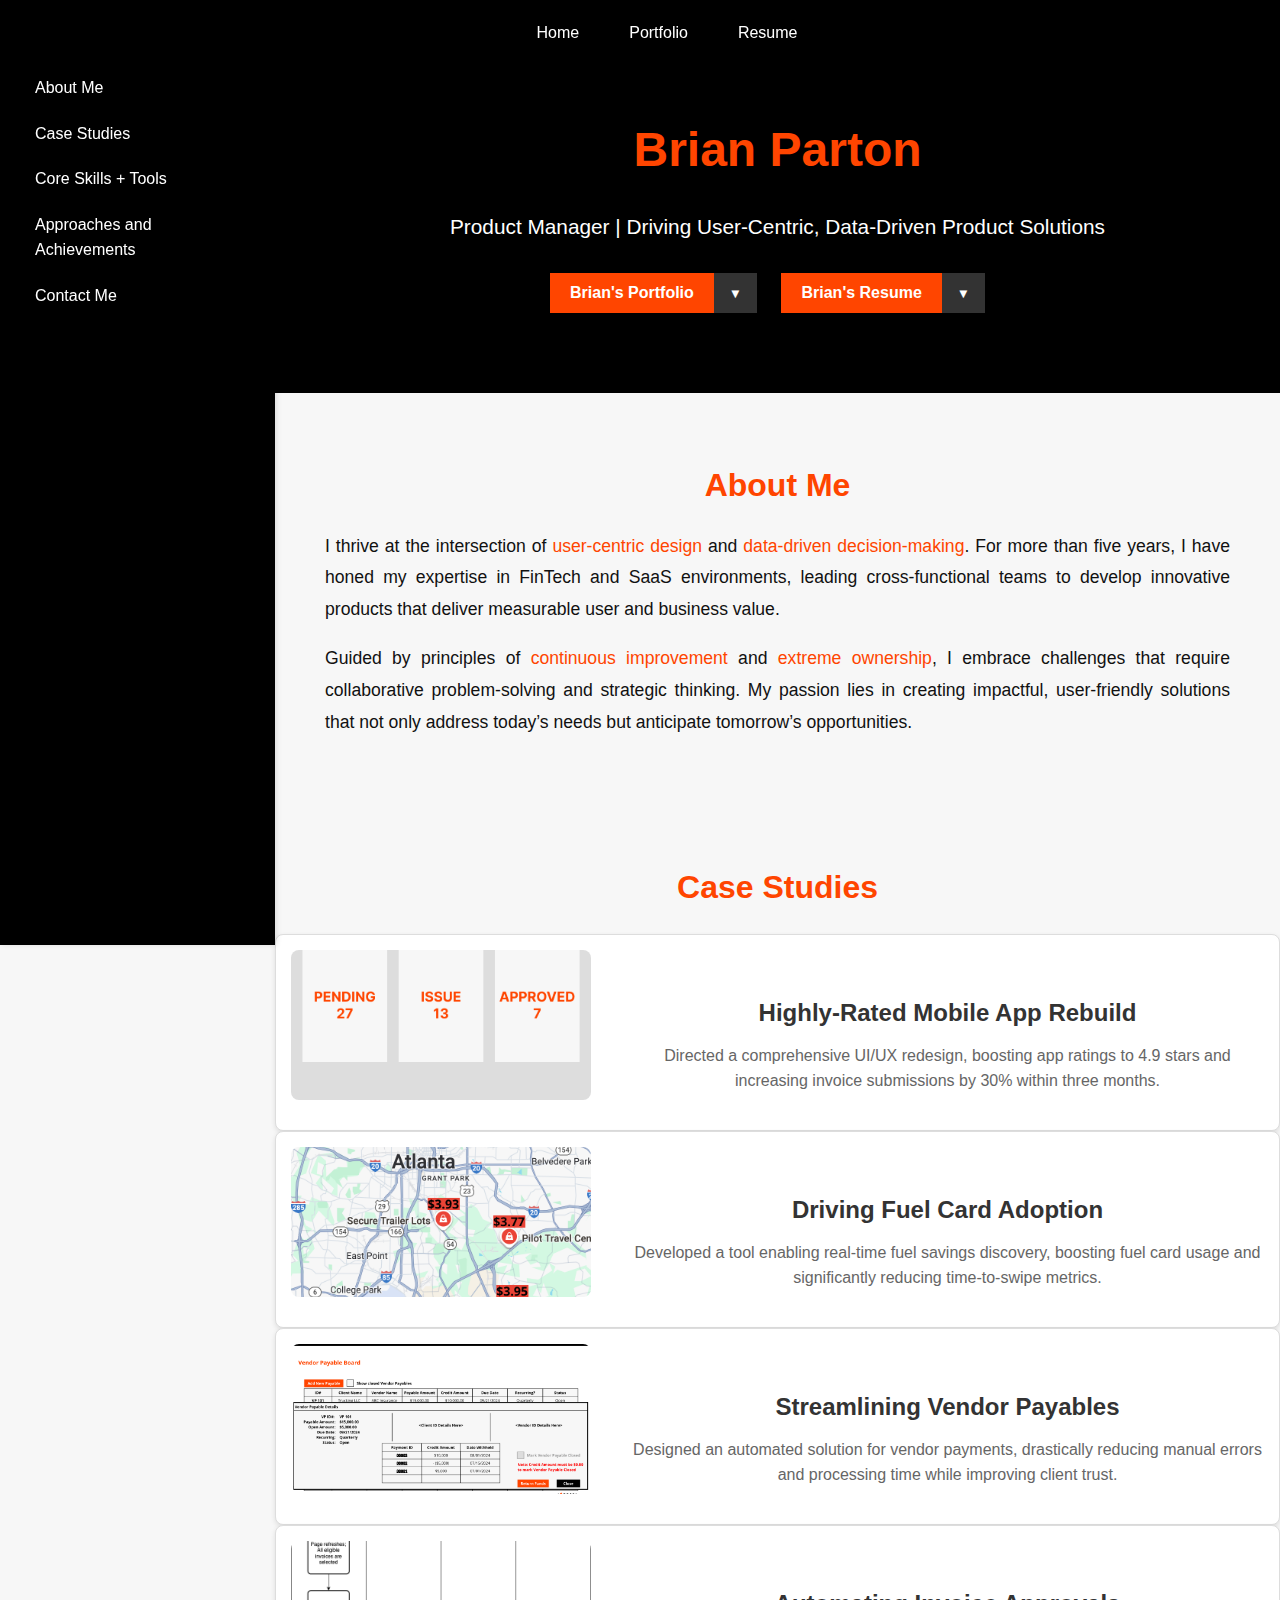
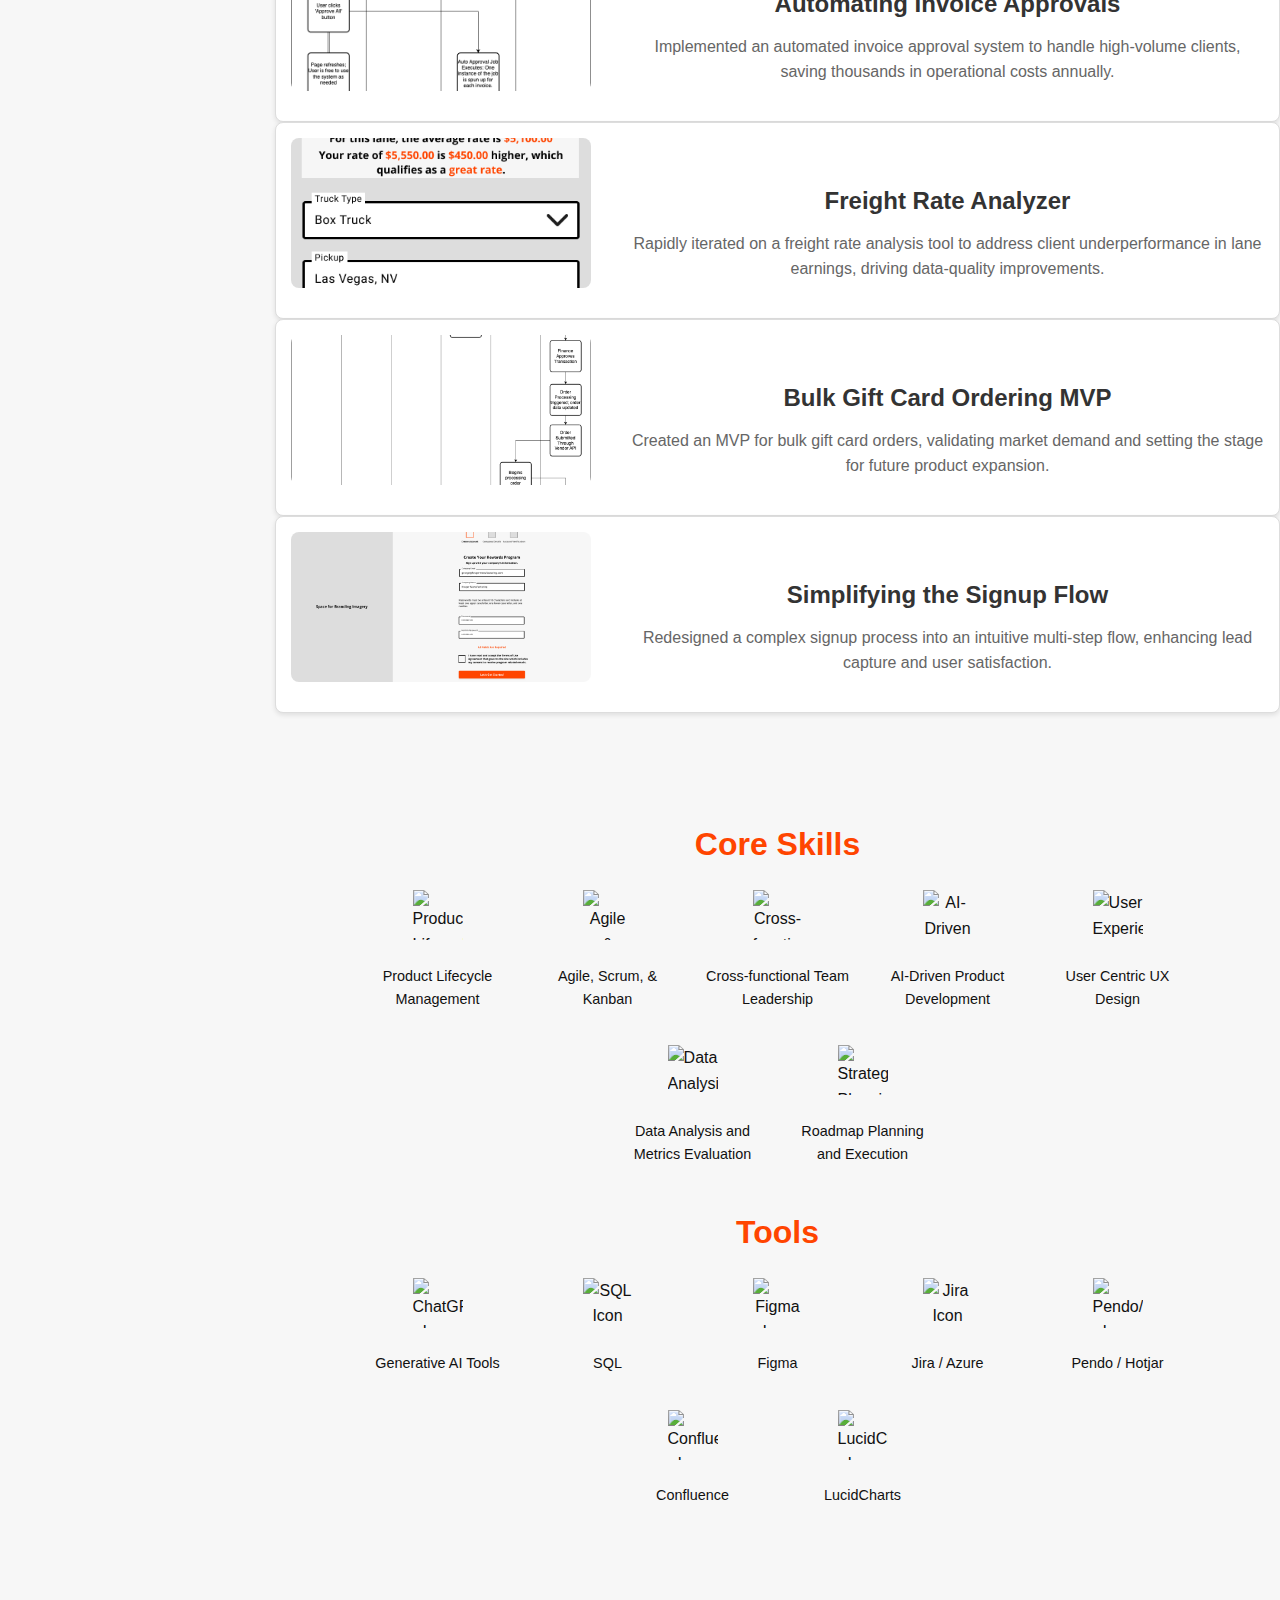
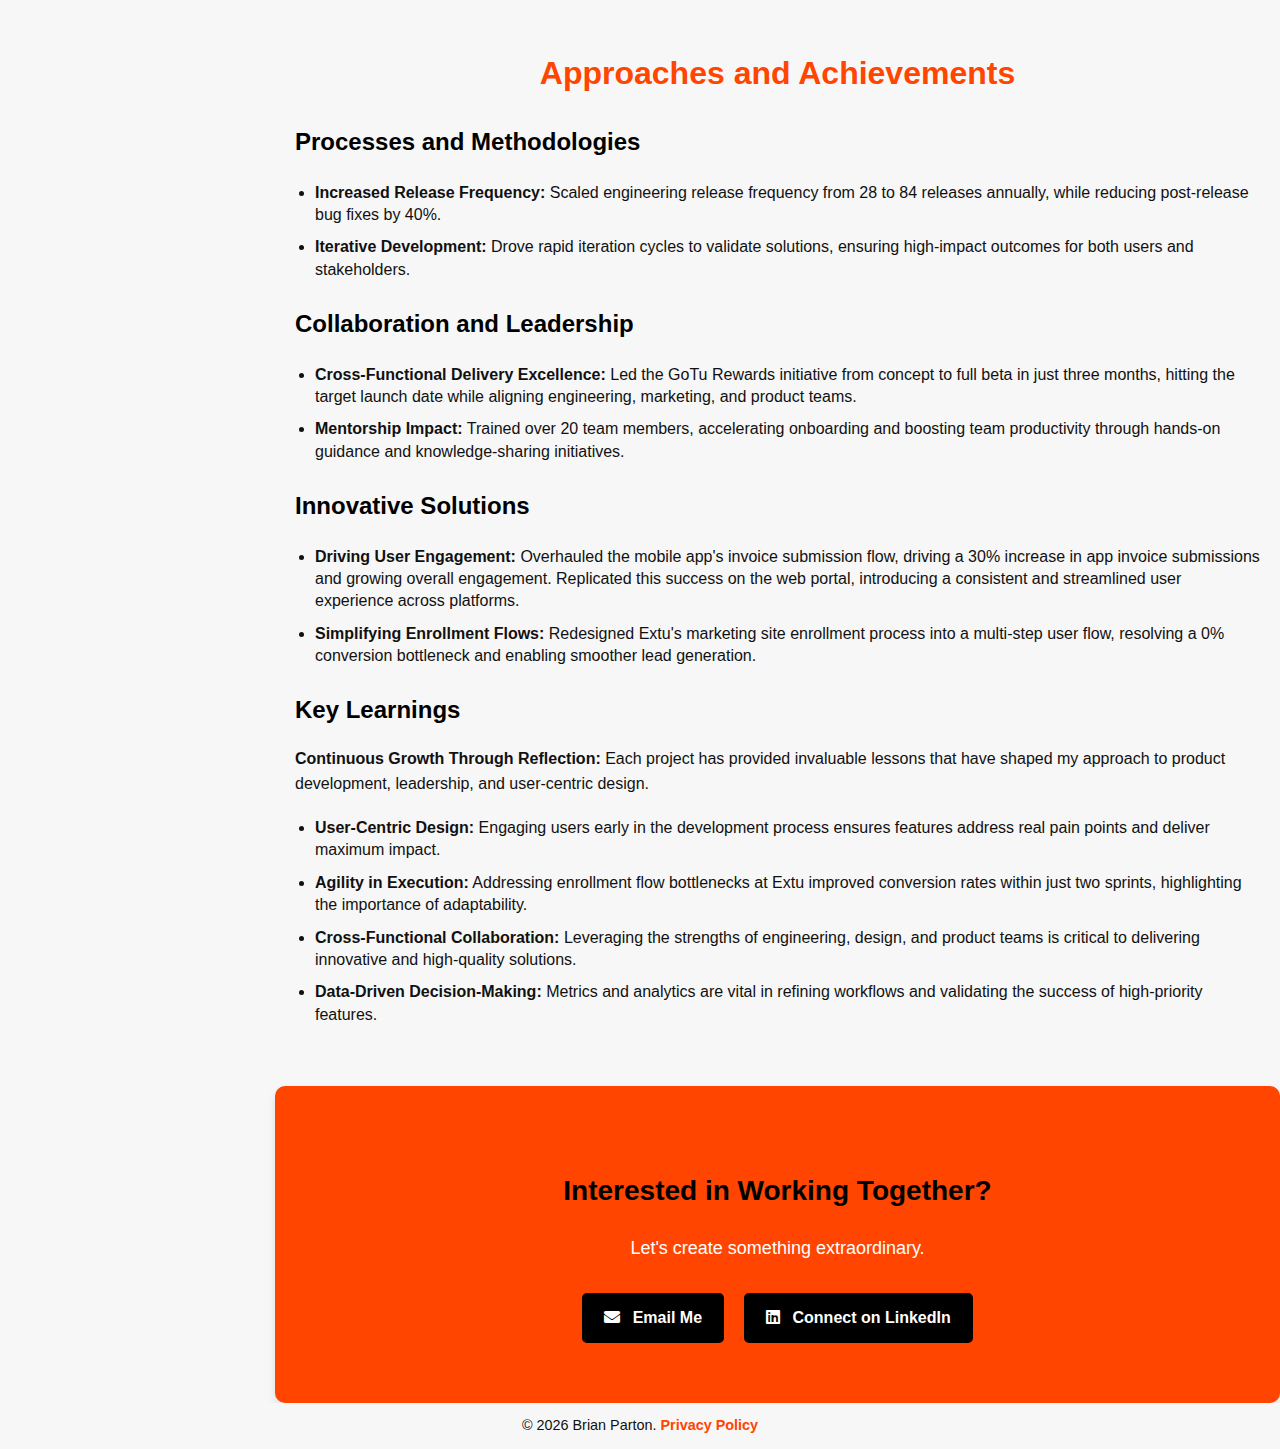
==== commit 12717dac: "Update site: Resume attachment" ====
--- a/index.html
+++ b/index.html
@@ -82,7 +82,7 @@
                                 </button>
                                 <div class="dropdown-content">
                                     <a href="resume.html" aria-label="View My Resume">View Resume</a>
-                                    <a href="assets/brian_parton_resume_2.pdf" aria-label="Download My Resume" target="_blank" download>Download Resume</a>
+                                    <a href="assets/brian_parton_resume_3.pdf" aria-label="Download My Resume" target="_blank" download>Download Resume</a>
                                 </div>
                             </div>
                         </div>
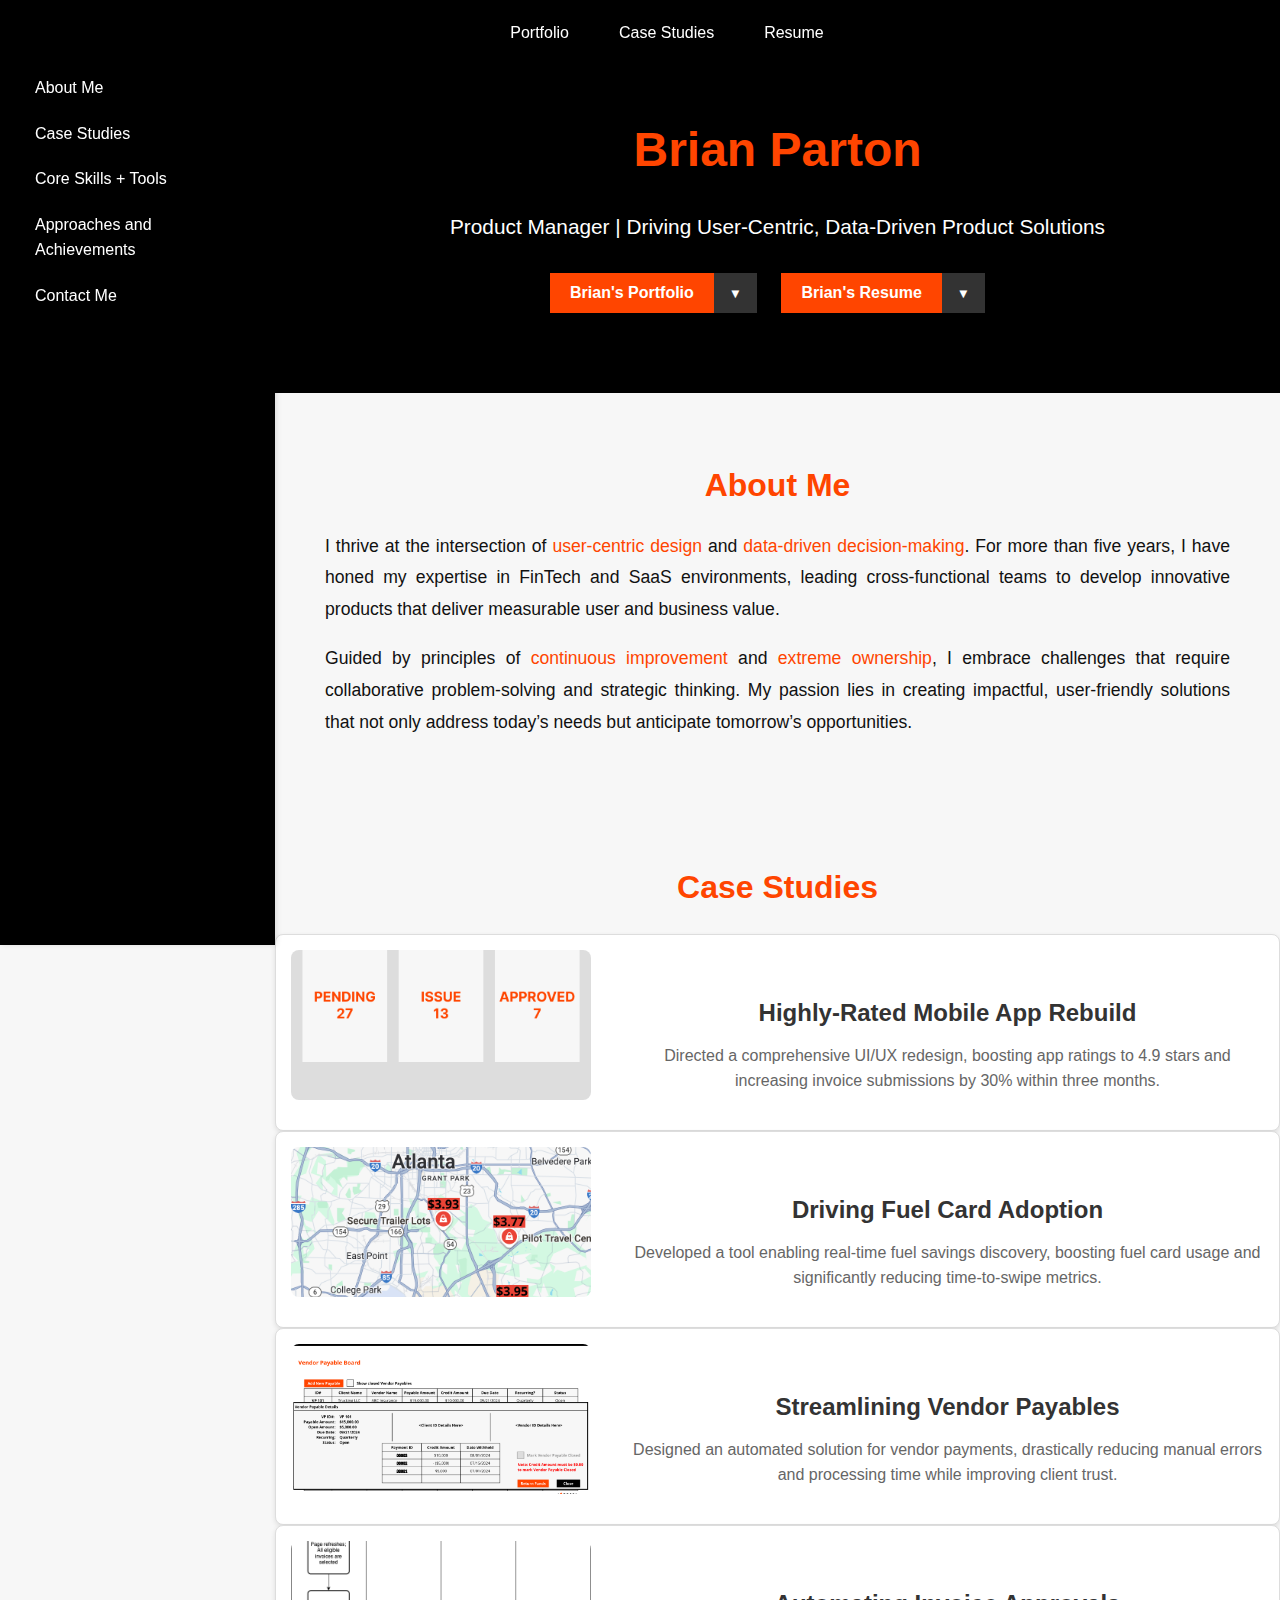
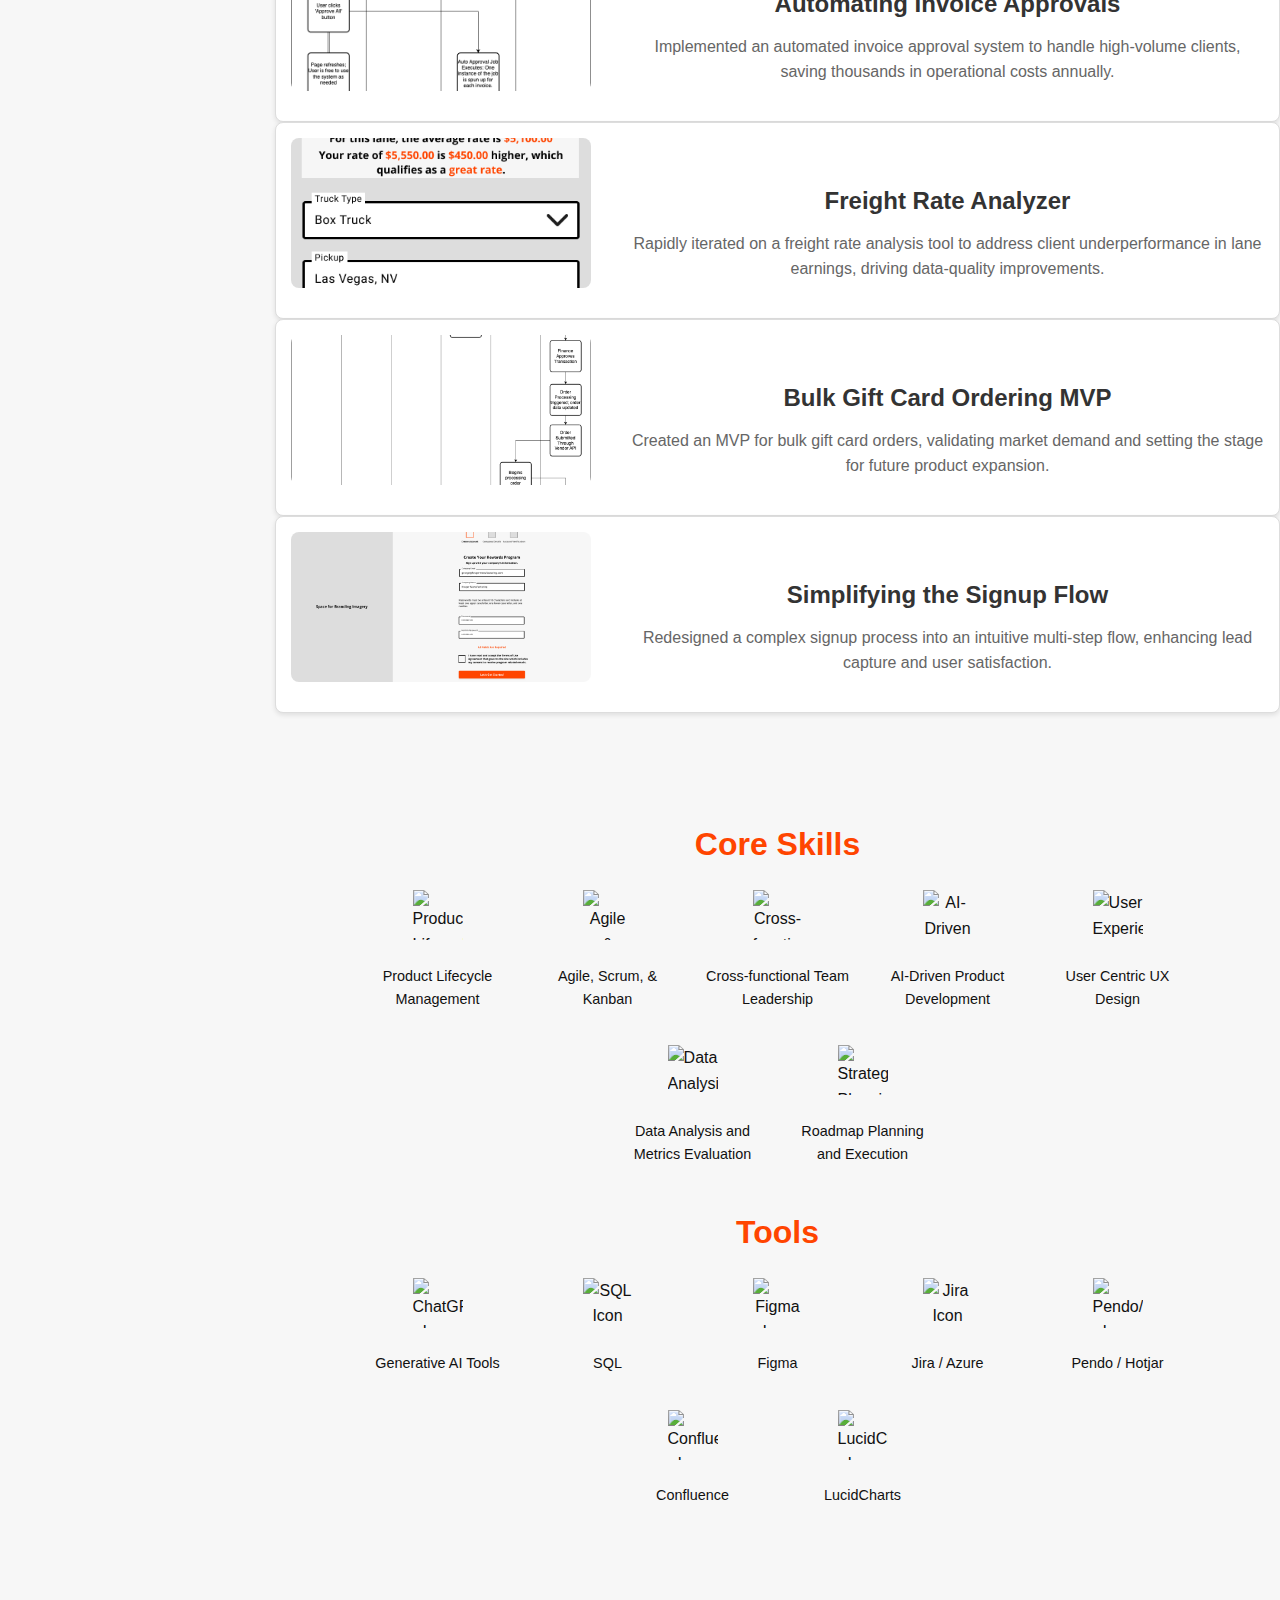
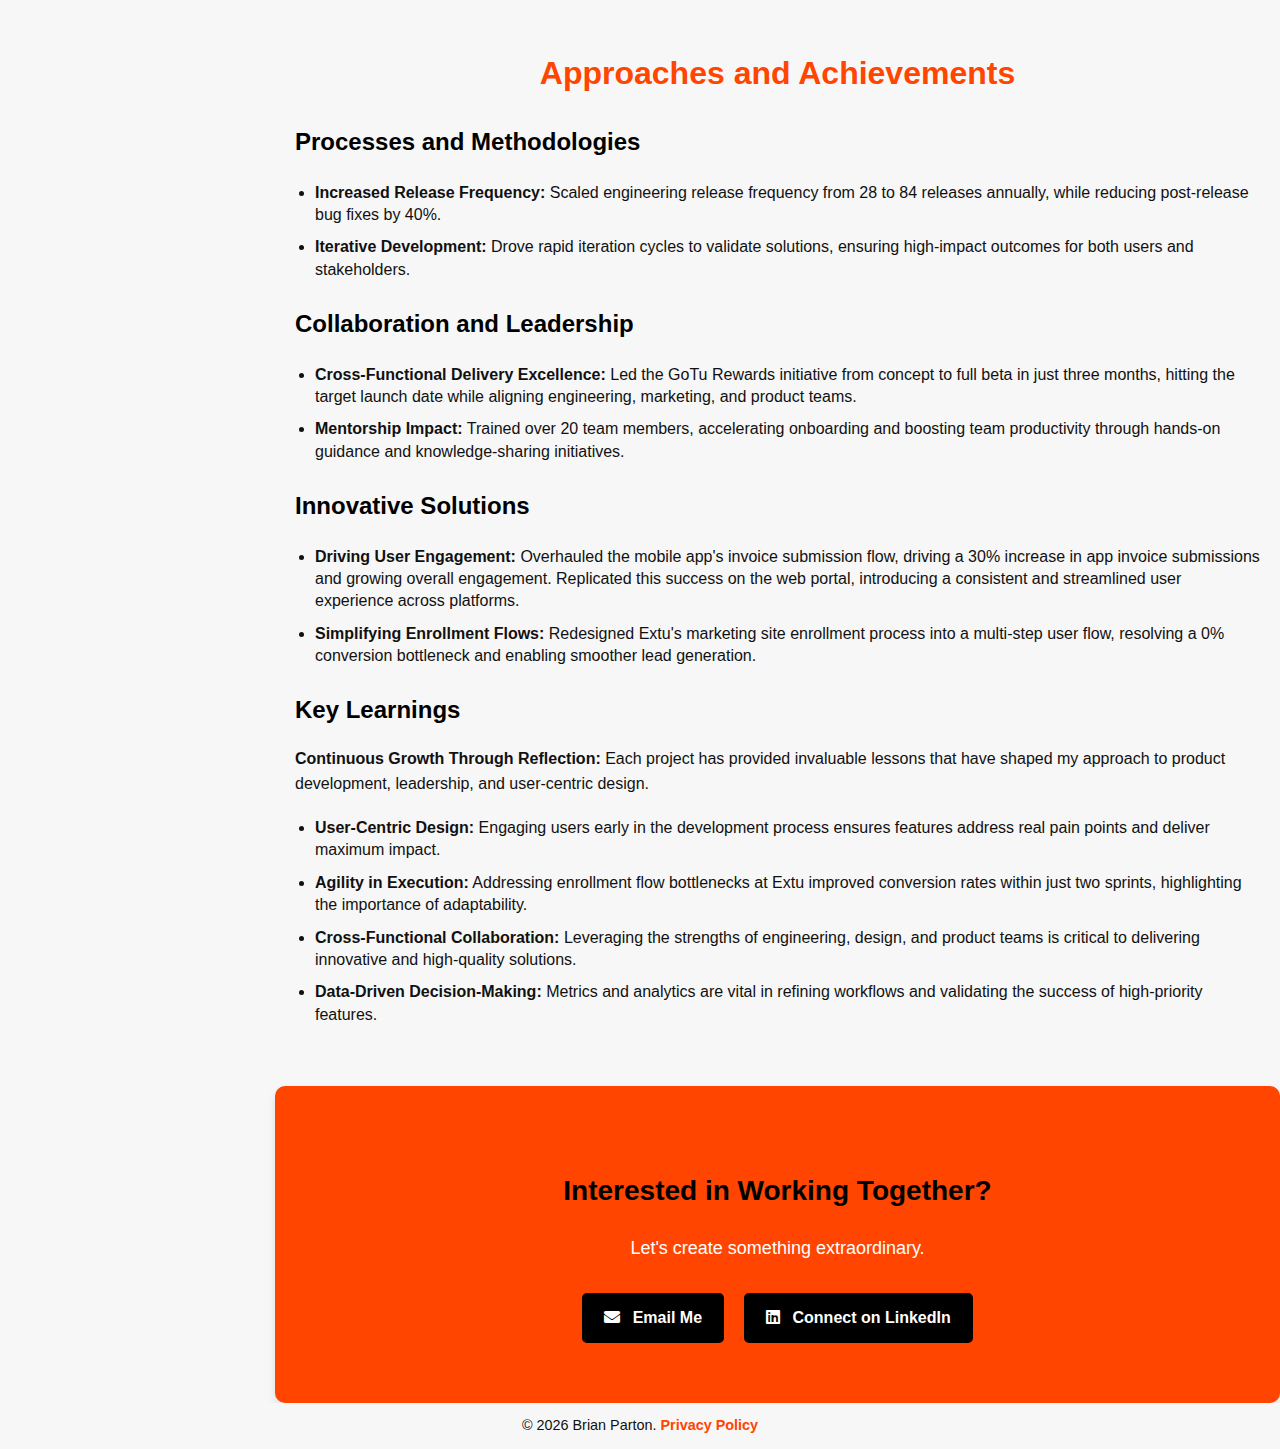
==== commit 657ff486: "Update site: Page Names; Home -> Portfolio, Portfolio -> Case Studies" ====
--- a/index.html
+++ b/index.html
@@ -36,8 +36,8 @@
     	    <nav class="header-nav">
     	        <button class="hamburger-menu" aria-label="Toggle navigation menu">☰</button>
         	    <ul>
-            	    <li><a href="index.html" aria-label="Go to Home Page">Home</a></li>
-                	<li><a href="portfolio.html" aria-label="Go to Portfolio Page">Portfolio</a></li>
+            	    <li><a href="portfolio.html" aria-label="Go to Portfolio Page">Portfolio</a></li>
+                	<li><a href="case-study.html" aria-label="Go to Case Studies Page">Case Studies</a></li>
 	                <li><a href="resume.html" aria-label="Go to Resume Page">Resume</a></li>
         	    </ul>
 	        </nav>
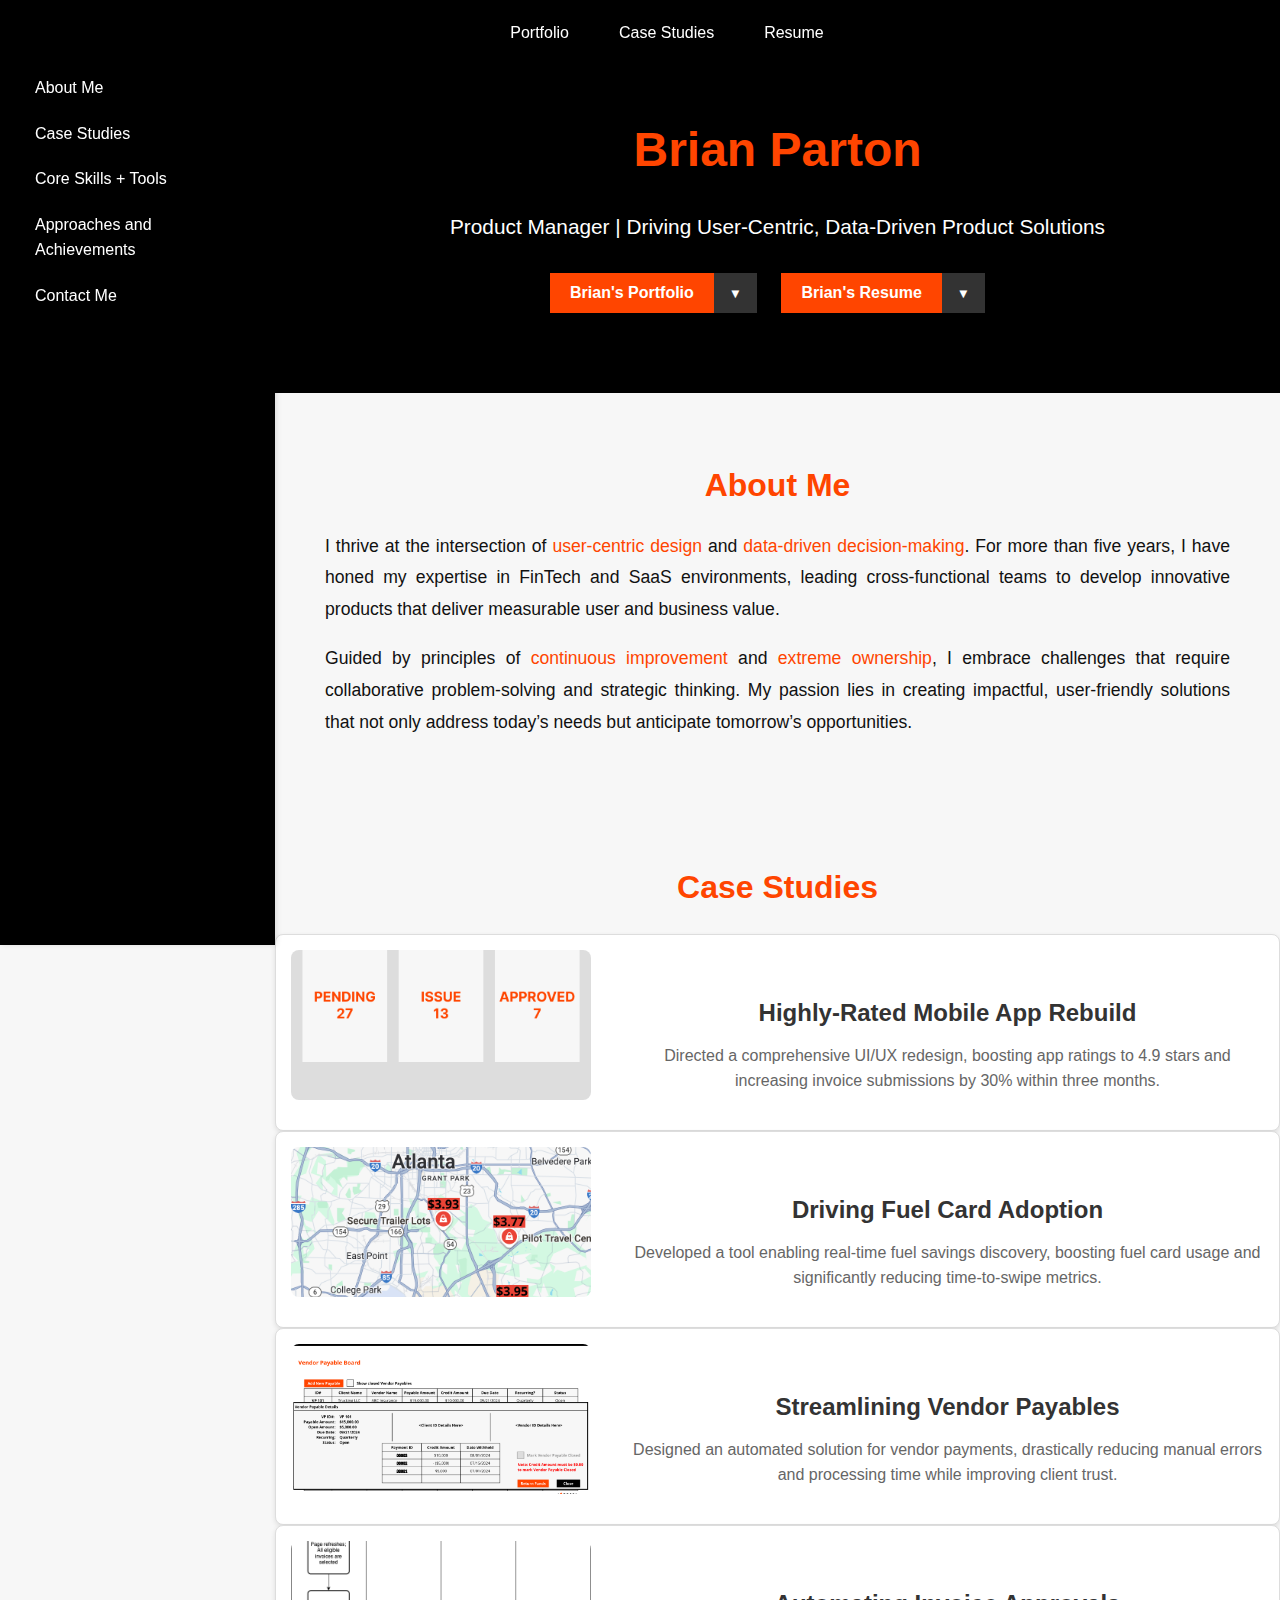
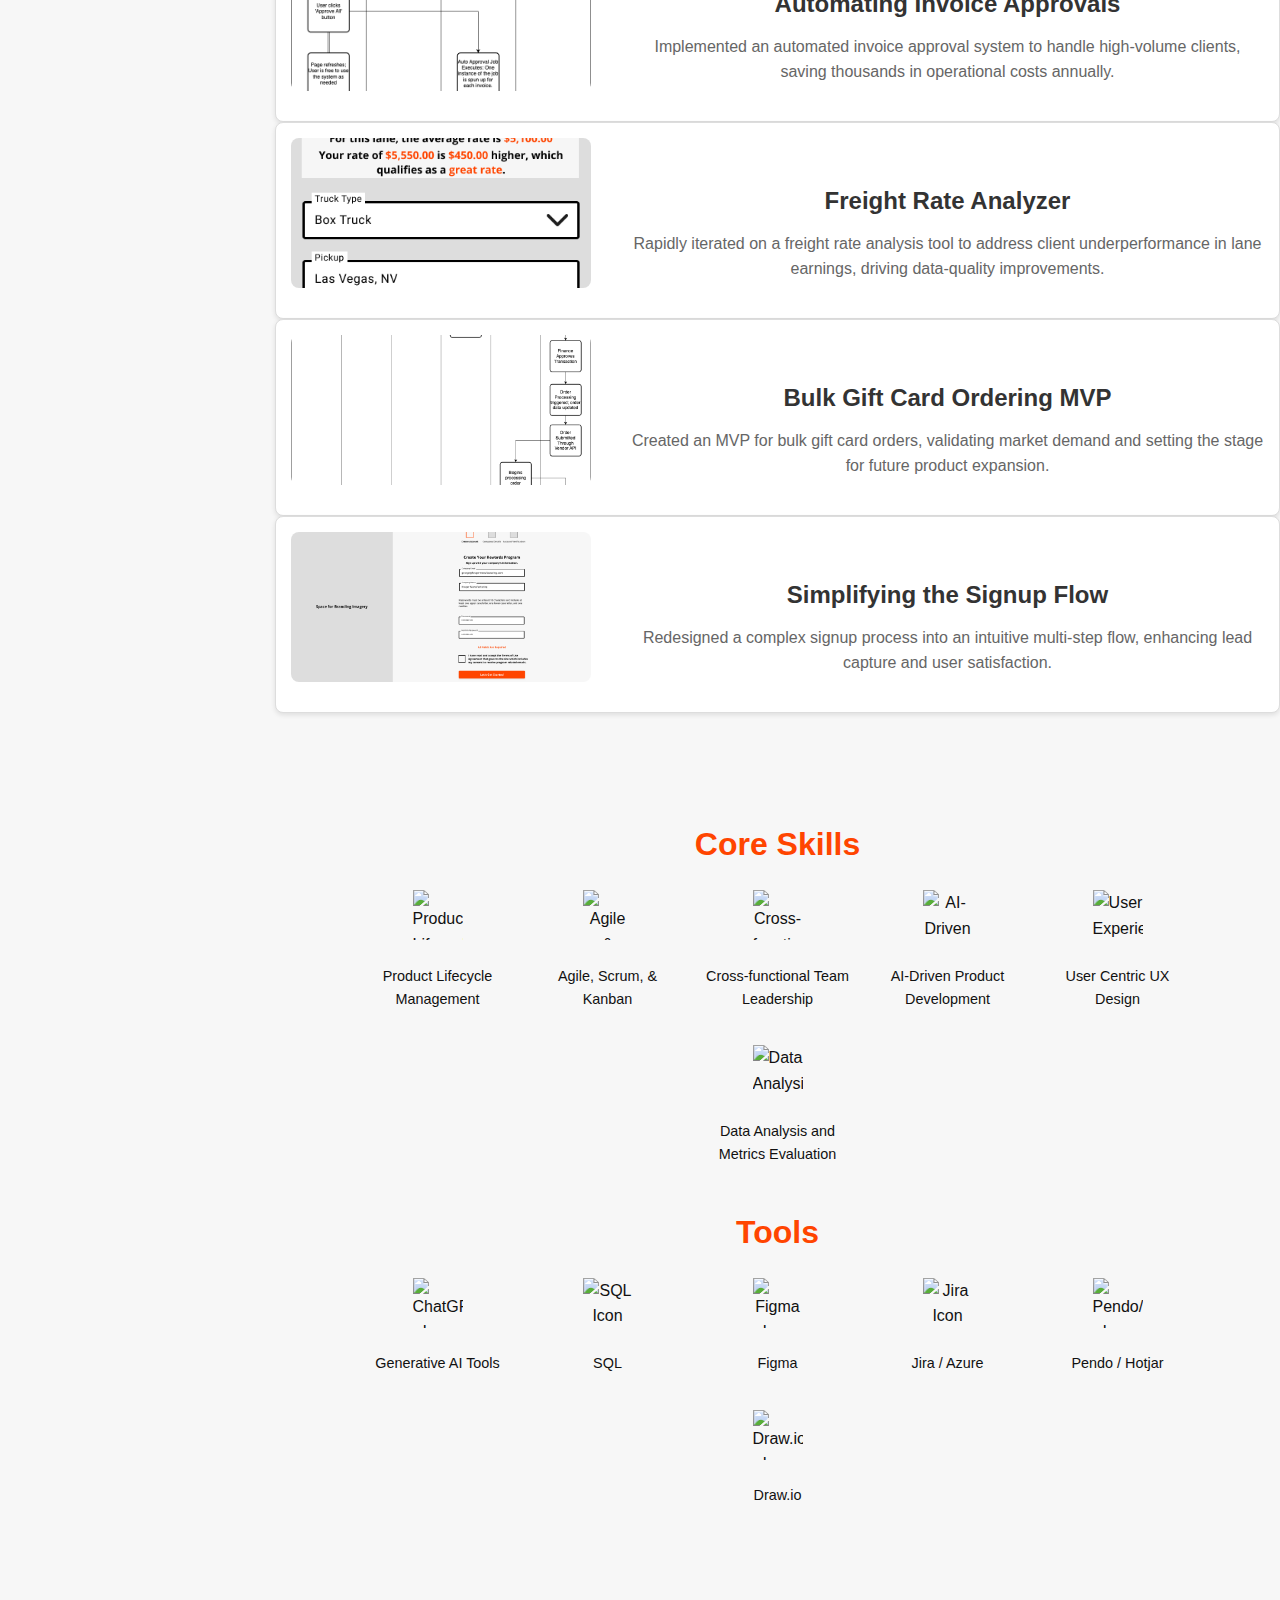
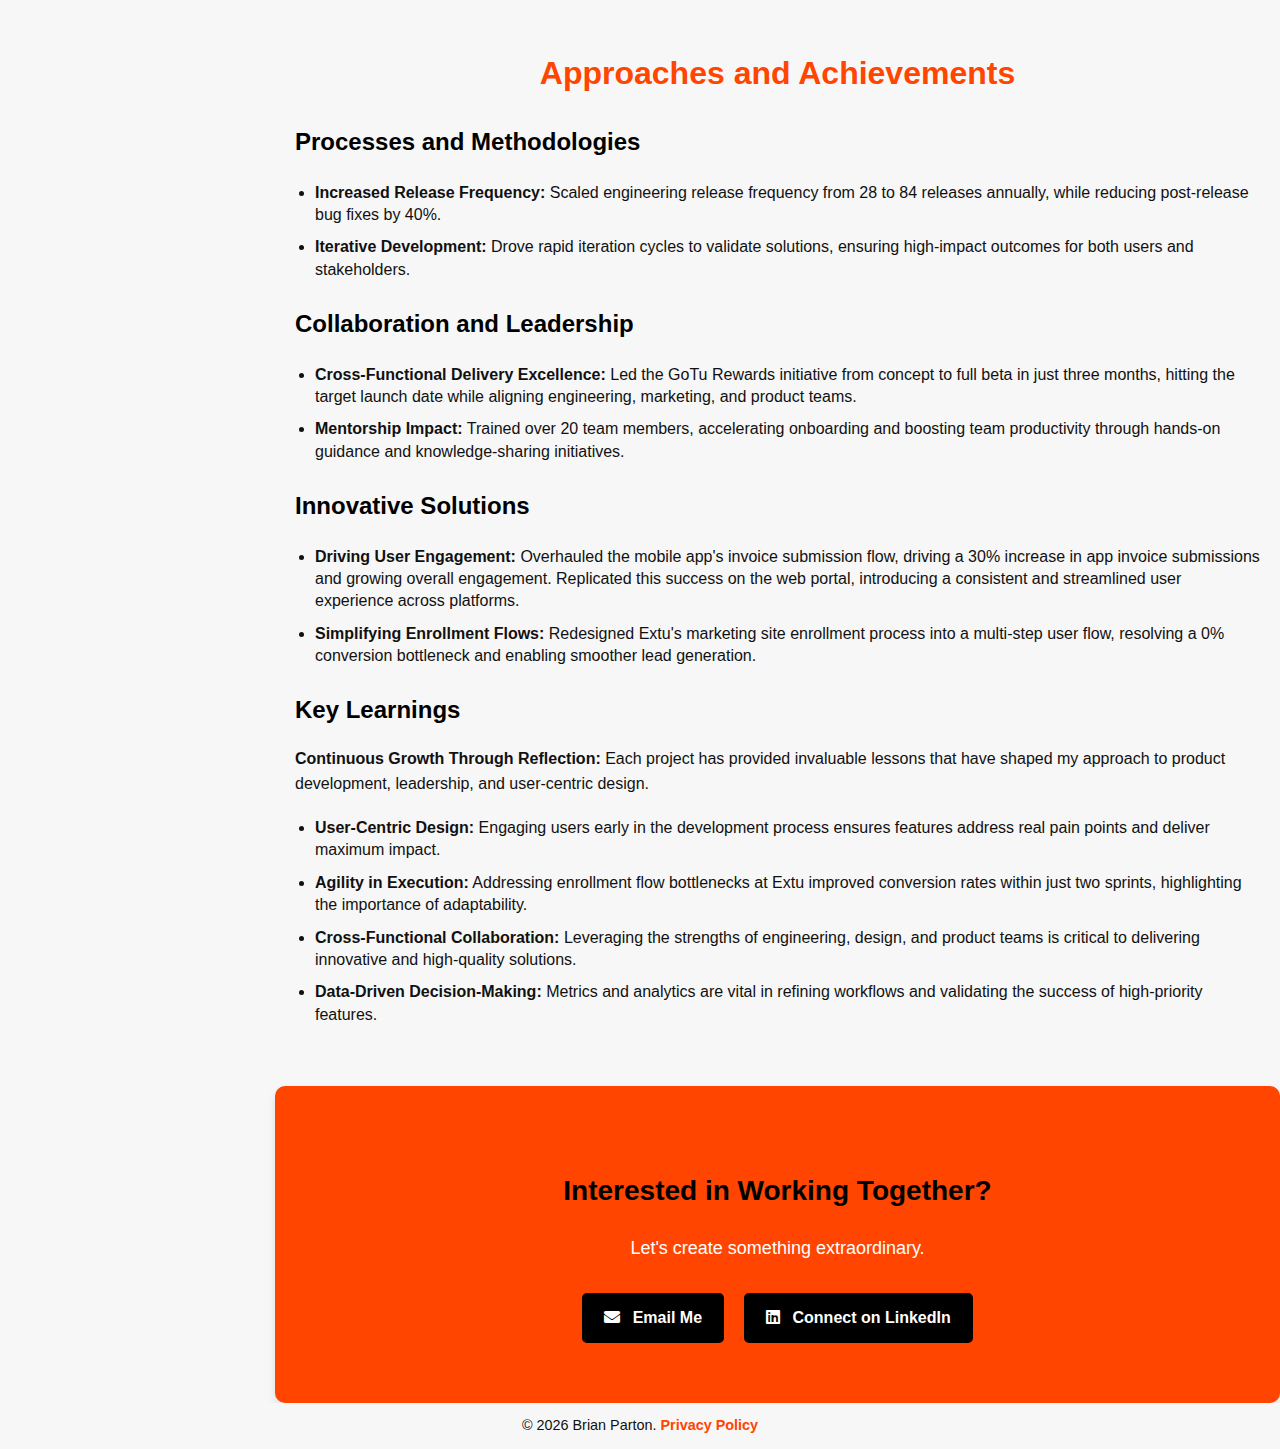
==== commit 5574ae0b: "Update site: Remove 1 skill/1 tool for balance with new sidebar nav" ====
--- a/index.html
+++ b/index.html
@@ -17,7 +17,7 @@
     	<link href="https://cdnjs.cloudflare.com/ajax/libs/font-awesome/6.0.0-beta3/css/all.min.css" rel="stylesheet">
 		<link href="https://cdnjs.cloudflare.com/ajax/libs/font-awesome/5.15.4/css/all.min.css" rel="stylesheet">
     	<link rel="stylesheet" href="assets/styles.css">
-	    <title>Home Page</title>
+	    <title>Portfolio Page</title>
 	    <!-- Favicon for different devices -->
 		<link rel="icon" sizes="192x192" href="assets/favicon/android-chrome-192x192.png">
 		<link rel="icon" sizes="512x512" href="assets/favicon/android-chrome-512x512.png">
@@ -102,7 +102,7 @@
                 <section id="case-studies" class="case-studies-section">
                     <h2>Case Studies</h2>
                 
-                    <a href="/portfolio.html#Mobile-App-Rebuild" class="case-study-link">
+                    <a href="/case-study.html#Mobile-App-Rebuild" class="case-study-link">
                         <div class="case-study-brief">
                             <img src="assets/OTR Solutions Mobile App Dashboard.png" alt="Highly-Rated Mobile App Rebuild">
                             <div class="case-study-icontent">
@@ -112,7 +112,7 @@
                         </div>
                     </a>
                 
-                    <a href="/portfolio.html#Discount-Fuel-Finder" class="case-study-link">
+                    <a href="/case-study.html#Discount-Fuel-Finder" class="case-study-link">
                         <div class="case-study-brief">
                             <img src="assets/OTR Solutions Fuel Finder Location.png" alt="Driving Fuel Card Adoption">
                             <div class="case-study-icontent">
@@ -122,7 +122,7 @@
                         </div>
                     </a>
                 
-                    <a href="/portfolio.html#Vendor-Payable-Board" class="case-study-link">
+                    <a href="/case-study.html#Vendor-Payable-Board" class="case-study-link">
                         <div class="case-study-brief">
                             <img src="assets/Vendor Payable Board, with Modal.png" alt="Vendor Payable Board with Modal">
                             <div class="case-study-icontent">
@@ -132,7 +132,7 @@
                         </div>
                     </a>
                 
-                    <a href="/portfolio.html#Auto-Invoice-Feature" class="case-study-link">
+                    <a href="/case-study.html#Auto-Invoice-Feature" class="case-study-link">
                         <div class="case-study-brief">
                             <img src="assets/AutoInvoice - Microservice Approval workflow.drawio.png" alt="Microservice-Based Workflow Thumbnail">
                             <div class="case-study-icontent">
@@ -142,7 +142,7 @@
                         </div>
                     </a>
                 
-                    <a href="/portfolio.html#Freight-Rate-Analyzer" class="case-study-link">
+                    <a href="/case-study.html#Freight-Rate-Analyzer" class="case-study-link">
                         <div class="case-study-brief">
                             <img src="assets/OTR Solutions Rate Analyzer.png" alt="UI Mockup Thumbnail">
                             <div class="case-study-icontent">
@@ -152,7 +152,7 @@
                         </div>
                     </a>
                 
-                    <a href="/portfolio.html#Bulk-Gift-Card" class="case-study-link">
+                    <a href="/case-study.html#Bulk-Gift-Card" class="case-study-link">
                         <div class="case-study-brief">
                             <img src="assets/GoTu Rewards - Automated Process.drawio.png" alt="Future-State Automated Workflow Thumbnail">
                             <div class="case-study-icontent">
@@ -162,7 +162,7 @@
                         </div>
                     </a>
                 
-                    <a href="/portfolio.html#Multi-Step-Signup" class="case-study-link">
+                    <a href="/case-study.html#Multi-Step-Signup" class="case-study-link">
                         <div class="case-study-brief">
                             <img src="assets/GoTu Rewards New Enrollment Flow - Page 1.png" alt="Enrollment Step 1 UI Mockup Thumbnail">
                             <div class="case-study-icontent">
@@ -207,11 +207,6 @@
                             <img src="https://img.icons8.com/ios-filled/50/000000/combo-chart.png" alt="Data Analysis and Metrics Evaluation Icon">
                             <p>Data Analysis and Metrics Evaluation</p>
                         </div>
-                        <!-- Skill 7 -->
-                        <div class="skill-item">
-                            <img src="https://img.icons8.com/ios-filled/50/000000/goal.png" alt="Strategic Planning and Execution Icon">
-                            <p>Roadmap Planning and Execution</p>
-                        </div>
                     </div>
                     <div class="tools-section">
                     <h2>Tools</h2>
@@ -237,12 +232,8 @@
                                 <p>Pendo / Hotjar</p>
                             </div>
                             <div class="tool-item">
-                                <img src="https://img.icons8.com/ios-filled/50/000000/knowledge-sharing.png" alt="Confluence Icon">
-                                <p>Confluence</p>
-                            </div>
-                            <div class="tool-item">
-                                <img src="https://img.icons8.com/ios-filled/50/000000/flow-chart.png" alt="LucidCharts Icon">
-                                <p>LucidCharts</p>
+                                <img src="https://img.icons8.com/ios-filled/50/000000/flow-chart.png" alt="Draw.io Icon">
+                                <p>Draw.io</p>
                             </div>
                         </div>
                     </div>
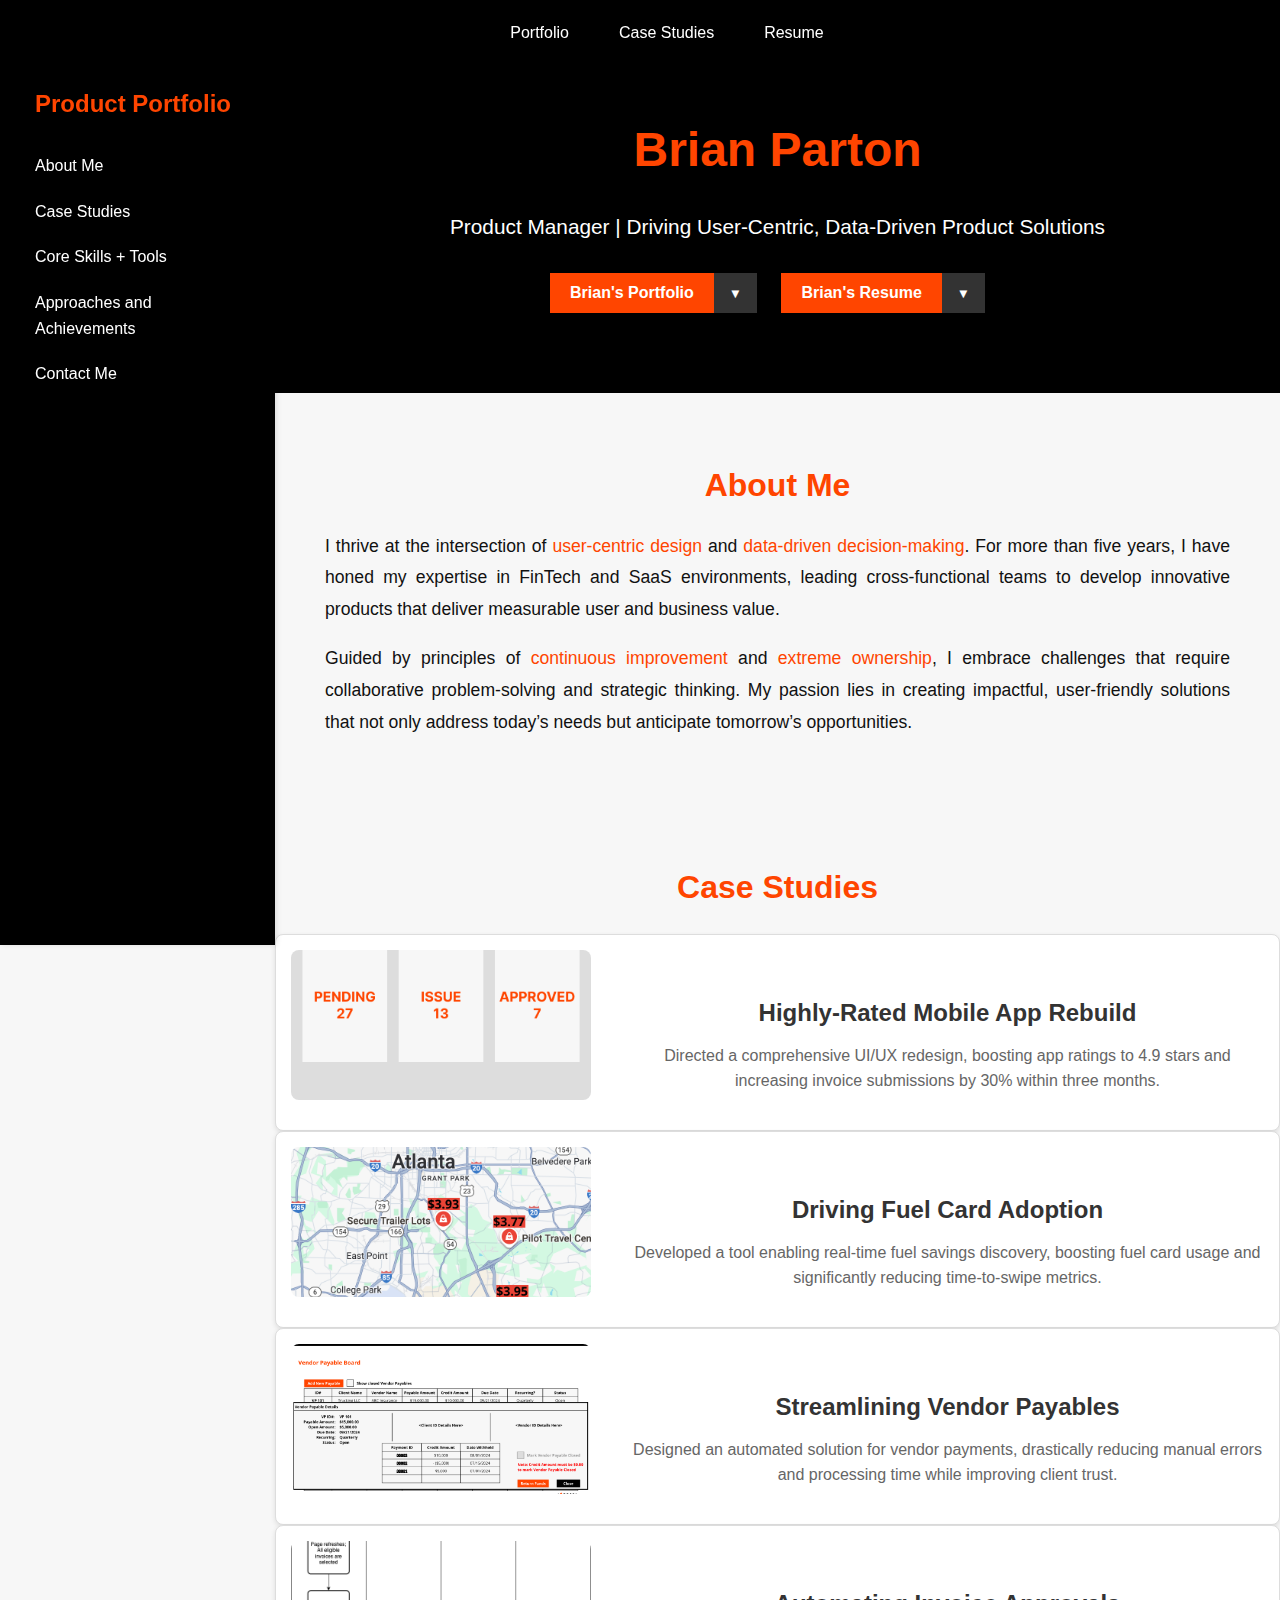
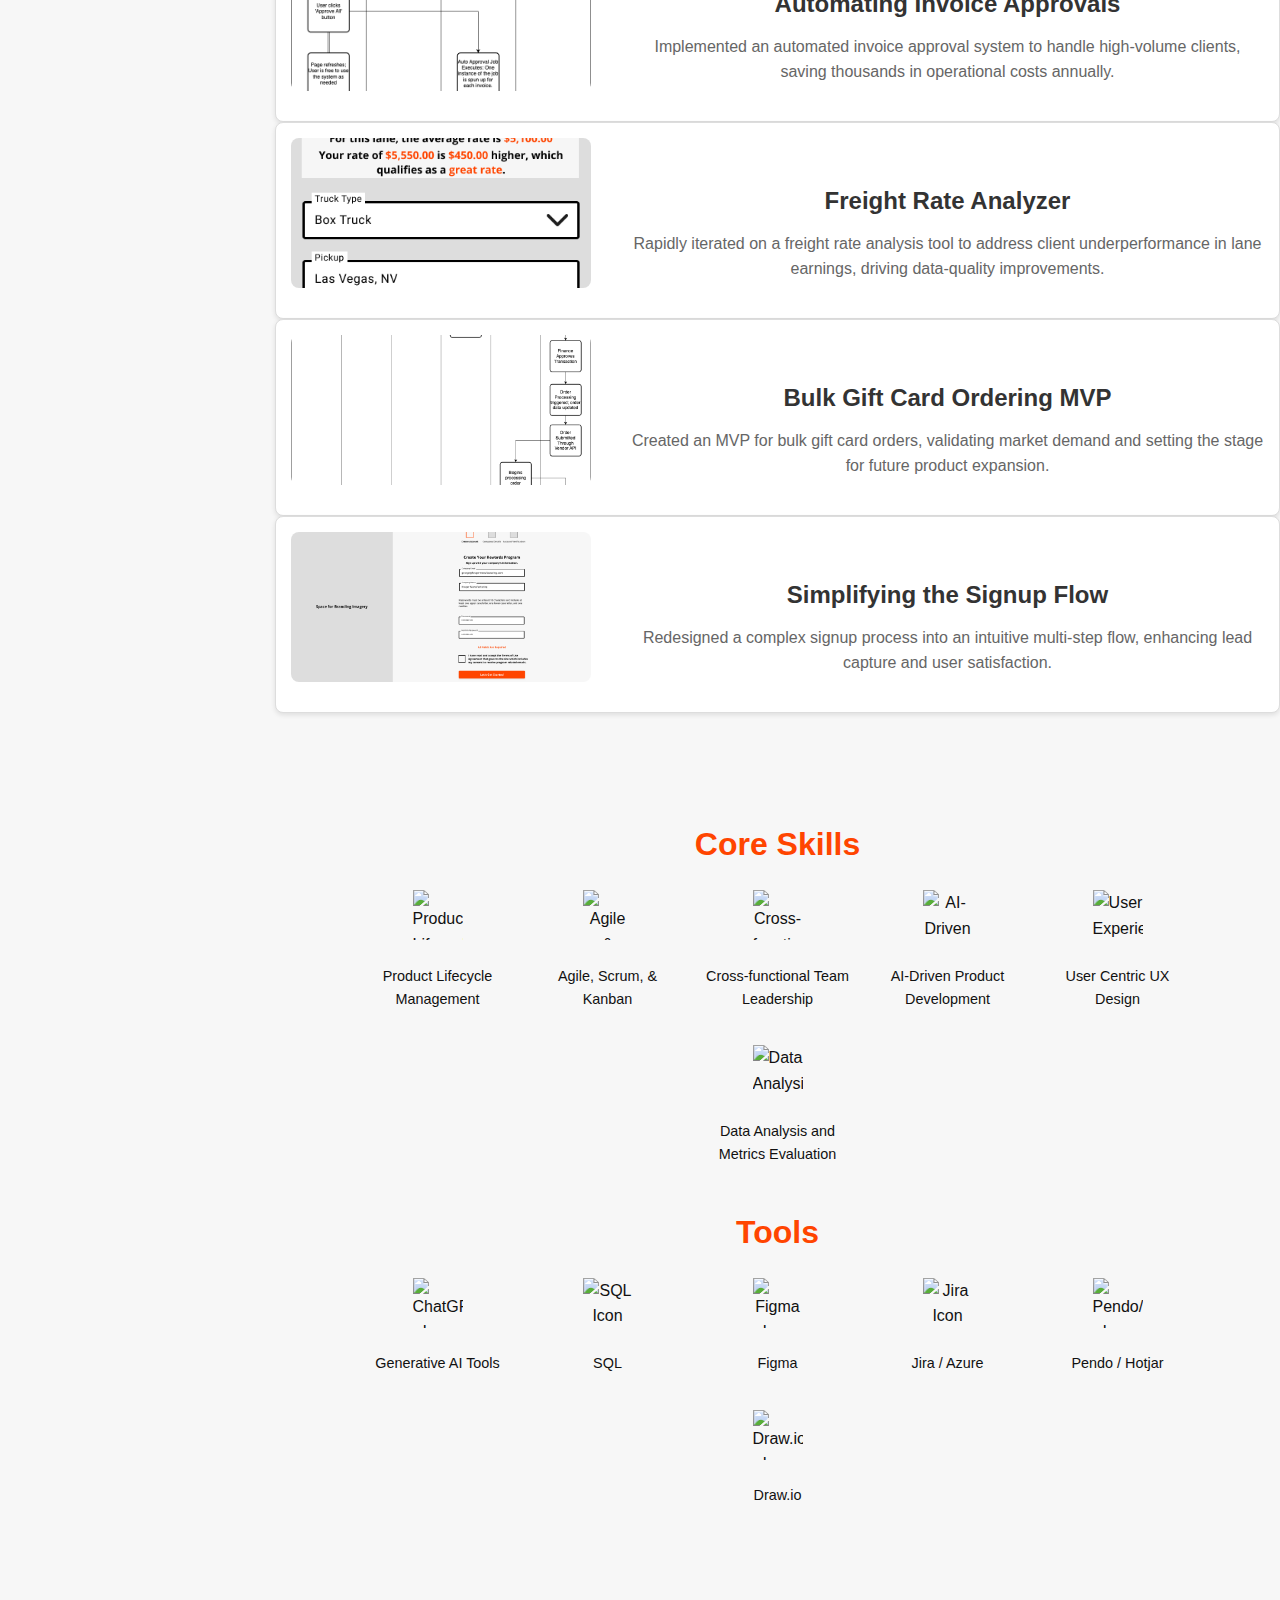
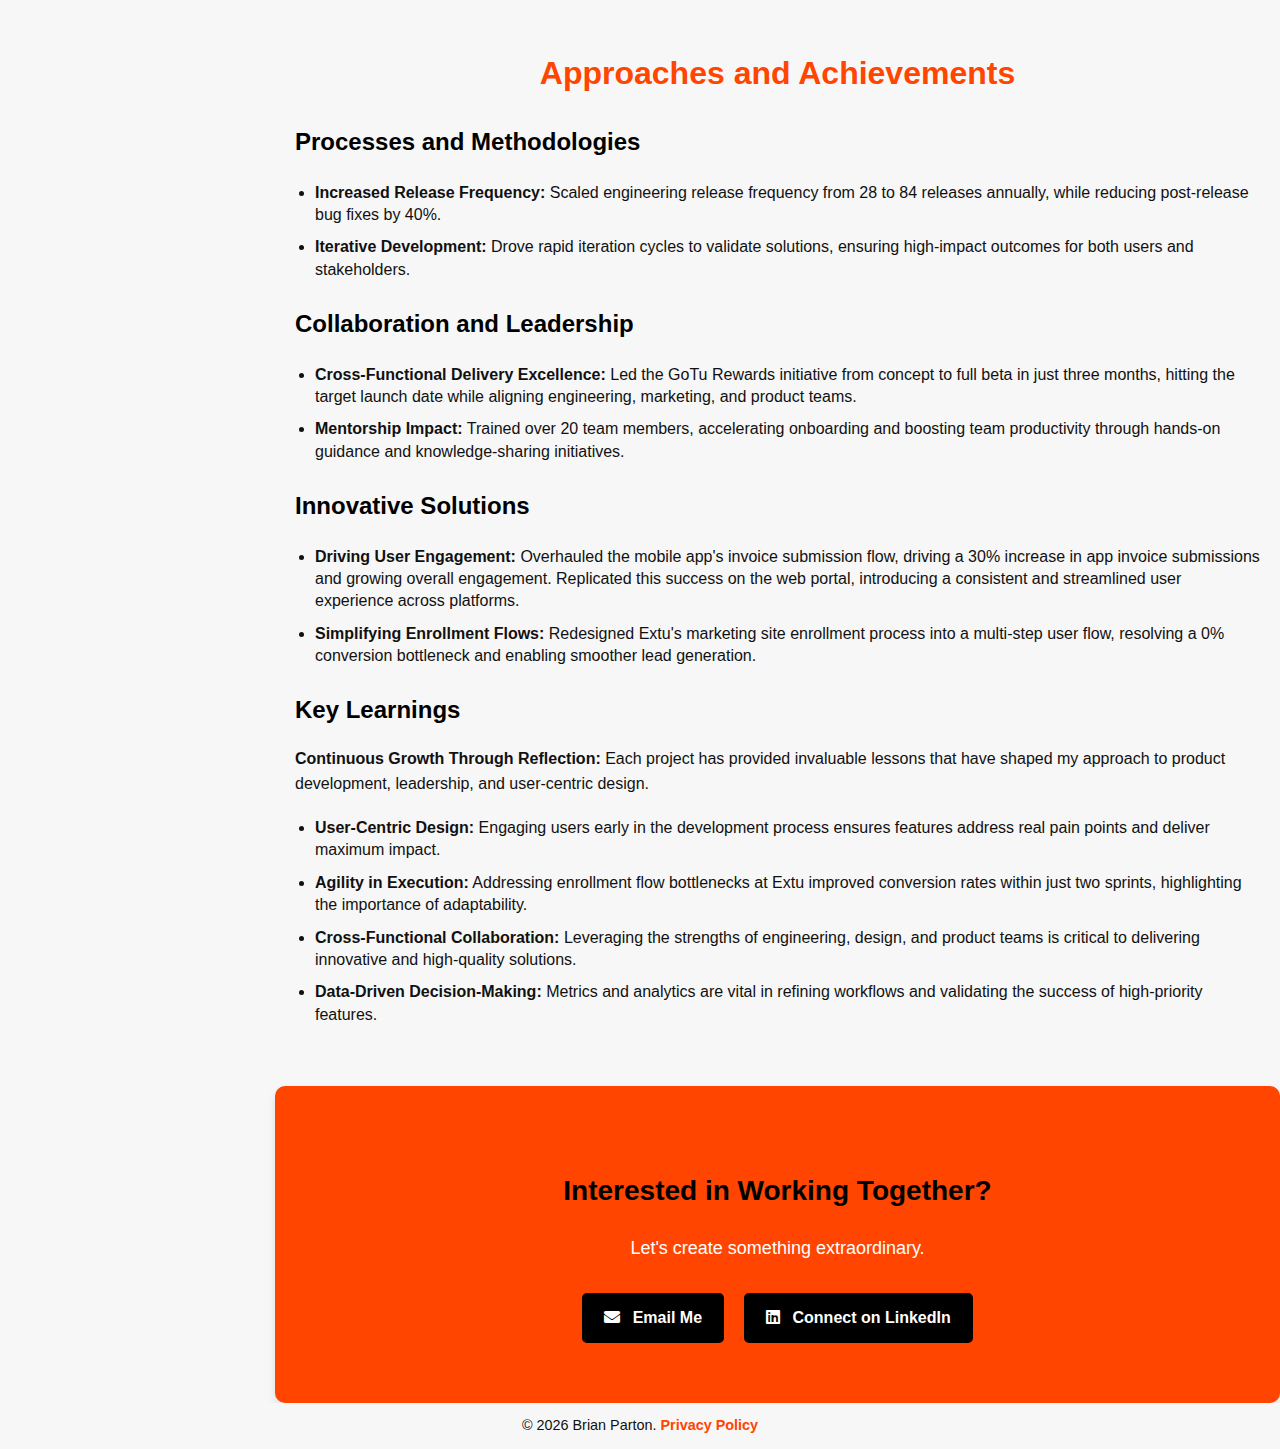
==== commit 47428026: "Update site: Sidebar title for portfolio page" ====
--- a/index.html
+++ b/index.html
@@ -46,6 +46,7 @@
             <aside class="sidebar portfolio-sidebar">
                 <nav>
                     <ul>
+                        <li><h2>Product Portfolio</h2></li>
                         <li><a href="#about-me">About Me</a></li>
                         <li><a href="#case-studies">Case Studies</a></li>
                         <li><a href="#skills">Core Skills + Tools</a></li>
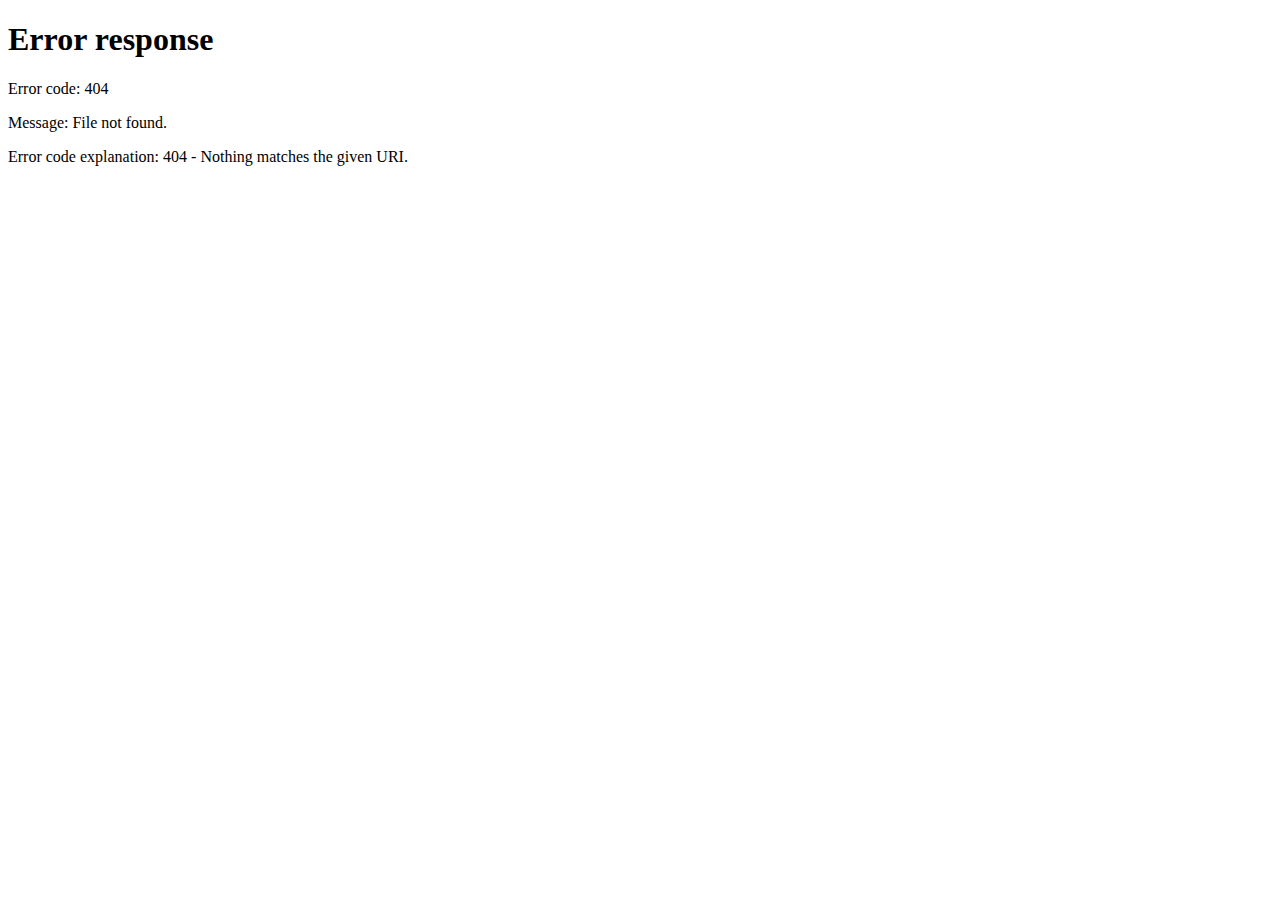
==== commit f5b4b8cb: "Update site: Refactor CSS; Reformat Resume to match sidebar nav styling" ====
--- a/index.html
+++ b/index.html
@@ -1,326 +1,10 @@
 <!DOCTYPE html>
-<html lang="en" data-theme="default">
-	<head>
-		<!-- Google tag (gtag.js) -->
-		<script async src="https://www.googletagmanager.com/gtag/js?id=G-7SBDPCL7X2"></script>
-		<script>
-		  window.dataLayer = window.dataLayer || [];
-		  function gtag(){dataLayer.push(arguments);}
-		  gtag('js', new Date());
-		  gtag('config', 'G-7SBDPCL7X2');
-		</script>
-		<meta name="description" content="Home Page for Brian Parton's Portfolio'">
-		<meta name="author" content="Brian Parton">
-	    <meta charset="UTF-8">
-    	<meta name="viewport" content="width=device-width, initial-scale=1.0">
-	    <!-- Include FontAwesome for Icons -->
-    	<link href="https://cdnjs.cloudflare.com/ajax/libs/font-awesome/6.0.0-beta3/css/all.min.css" rel="stylesheet">
-		<link href="https://cdnjs.cloudflare.com/ajax/libs/font-awesome/5.15.4/css/all.min.css" rel="stylesheet">
-    	<link rel="stylesheet" href="assets/styles.css">
-	    <title>Portfolio Page</title>
-	    <!-- Favicon for different devices -->
-		<link rel="icon" sizes="192x192" href="assets/favicon/android-chrome-192x192.png">
-		<link rel="icon" sizes="512x512" href="assets/favicon/android-chrome-512x512.png">
-		<link rel="apple-touch-icon" sizes="180x180" href="assets/favicon/apple-touch-icon.png">
-		<link rel="icon" type="image/png" sizes="32x32" href="assets/favicon/favicon-32x32.png">
-		<link rel="icon" type="image/png" sizes="16x16" href="assets/favicon/favicon-16x16.png">
-		<link rel="shortcut icon" href="assets/favicon/favicon.ico">
-		<link rel="manifest" href="assets/favicon/site.webmanifest">
-		<meta name="msapplication-TileColor" content="#da532c">
-		<meta name="msapplication-config" content="assets/favicon/browserconfig.xml">
-		<meta name="theme-color" content="#ffffff">
-	</head>
-	<body class="non-sidebar-page" id="load">
-    	<!-- Header -->
-	    <header class="header">
-    	    <nav class="header-nav">
-    	        <button class="hamburger-menu" aria-label="Toggle navigation menu">☰</button>
-        	    <ul>
-            	    <li><a href="portfolio.html" aria-label="Go to Portfolio Page">Portfolio</a></li>
-                	<li><a href="case-study.html" aria-label="Go to Case Studies Page">Case Studies</a></li>
-	                <li><a href="resume.html" aria-label="Go to Resume Page">Resume</a></li>
-        	    </ul>
-	        </nav>
-    	</header>
-        <div class="layout-container">
-            <aside class="sidebar portfolio-sidebar">
-                <nav>
-                    <ul>
-                        <li><h2>Product Portfolio</h2></li>
-                        <li><a href="#about-me">About Me</a></li>
-                        <li><a href="#case-studies">Case Studies</a></li>
-                        <li><a href="#skills">Core Skills + Tools</a></li>
-                        <li><a href="#approaches-achievements">Approaches and Achievements</a></li>
-                        <li><a href="#contact-me">Contact Me</a></li>
-                    </ul>
-                </nav>
-            </aside>
-            <main class="main-content">
-                <!-- Hero Section -->
-                <section class="hero">
-                    <div class="ind-container">
-                        <h1>Brian Parton</h1>
-                        <p>Product Manager | Driving User-Centric, Data-Driven Product Solutions</p>
-                        <div class="cta-buttons">
-                            <div class="button-container">
-                                <button class="view-button">
-                                    Brian's Portfolio
-                                </button>
-                                <button class="dropdown-btn">
-                                    ▼
-                                </button>
-                                <div class="dropdown-content">
-                                    <a href="portfolio.html" aria-label="View My Portfolio">View Portfolio</a>
-                                    <a href="assets/brian_parton_portfolio_2.pdf" aria-label="Download My Portfolio" target="_blank" download>Download Portfolio</a>
-                                </div>
-                            </div>
-                            <div class="button-container">
-                                <button class="view-button">
-                                    Brian's Resume
-                                </button>
-                                <button class="dropdown-btn">
-                                    ▼
-                                </button>
-                                <div class="dropdown-content">
-                                    <a href="resume.html" aria-label="View My Resume">View Resume</a>
-                                    <a href="assets/brian_parton_resume_3.pdf" aria-label="Download My Resume" target="_blank" download>Download Resume</a>
-                                </div>
-                            </div>
-                        </div>
-                    </div>
-                </section>
-                <!-- About Me Section -->
-                <div id="about-me" class="about-container">
-                    <h2>About Me</h2>
-                    <p>
-                        I thrive at the intersection of <span style="color: var(--primary-color);">user-centric design</span> and <span style="color: var(--primary-color);">data-driven decision-making</span>. For more than five years, I have honed my expertise in FinTech and SaaS environments, leading cross-functional teams to develop innovative products that deliver measurable user and business value.
-                    </p>
-                    <p>
-                        Guided by principles of <span style="color: var(--primary-color);">continuous improvement</span> and <span style="color: var(--primary-color);">extreme ownership</span>, I embrace challenges that require collaborative problem-solving and strategic thinking. My passion lies in creating impactful, user-friendly solutions that not only address today’s needs but anticipate tomorrow’s opportunities.
-                    </p>
-                </div>
-                <!-- Case Studies -->
-                <section id="case-studies" class="case-studies-section">
-                    <h2>Case Studies</h2>
-                
-                    <a href="/case-study.html#Mobile-App-Rebuild" class="case-study-link">
-                        <div class="case-study-brief">
-                            <img src="assets/OTR Solutions Mobile App Dashboard.png" alt="Highly-Rated Mobile App Rebuild">
-                            <div class="case-study-icontent">
-                                <h3>Highly-Rated Mobile App Rebuild</h3>
-                                <p>Directed a comprehensive UI/UX redesign, boosting app ratings to 4.9 stars and increasing invoice submissions by 30% within three months.</p>
-                            </div>
-                        </div>
-                    </a>
-                
-                    <a href="/case-study.html#Discount-Fuel-Finder" class="case-study-link">
-                        <div class="case-study-brief">
-                            <img src="assets/OTR Solutions Fuel Finder Location.png" alt="Driving Fuel Card Adoption">
-                            <div class="case-study-icontent">
-                                <h3>Driving Fuel Card Adoption</h3>
-                                <p>Developed a tool enabling real-time fuel savings discovery, boosting fuel card usage and significantly reducing time-to-swipe metrics.</p>
-                            </div>
-                        </div>
-                    </a>
-                
-                    <a href="/case-study.html#Vendor-Payable-Board" class="case-study-link">
-                        <div class="case-study-brief">
-                            <img src="assets/Vendor Payable Board, with Modal.png" alt="Vendor Payable Board with Modal">
-                            <div class="case-study-icontent">
-                                <h3>Streamlining Vendor Payables</h3>
-                                <p>Designed an automated solution for vendor payments, drastically reducing manual errors and processing time while improving client trust.</p>
-                            </div>
-                        </div>
-                    </a>
-                
-                    <a href="/case-study.html#Auto-Invoice-Feature" class="case-study-link">
-                        <div class="case-study-brief">
-                            <img src="assets/AutoInvoice - Microservice Approval workflow.drawio.png" alt="Microservice-Based Workflow Thumbnail">
-                            <div class="case-study-icontent">
-                                <h3>Automating Invoice Approvals</h3>
-                                <p>Implemented an automated invoice approval system to handle high-volume clients, saving thousands in operational costs annually.</p>
-                            </div>
-                        </div>
-                    </a>
-                
-                    <a href="/case-study.html#Freight-Rate-Analyzer" class="case-study-link">
-                        <div class="case-study-brief">
-                            <img src="assets/OTR Solutions Rate Analyzer.png" alt="UI Mockup Thumbnail">
-                            <div class="case-study-icontent">
-                                <h3>Freight Rate Analyzer</h3>
-                                <p>Rapidly iterated on a freight rate analysis tool to address client underperformance in lane earnings, driving data-quality improvements.</p>
-                            </div>
-                        </div>
-                    </a>
-                
-                    <a href="/case-study.html#Bulk-Gift-Card" class="case-study-link">
-                        <div class="case-study-brief">
-                            <img src="assets/GoTu Rewards - Automated Process.drawio.png" alt="Future-State Automated Workflow Thumbnail">
-                            <div class="case-study-icontent">
-                                <h3>Bulk Gift Card Ordering MVP</h3>
-                                <p>Created an MVP for bulk gift card orders, validating market demand and setting the stage for future product expansion.</p>
-                            </div>
-                        </div>
-                    </a>
-                
-                    <a href="/case-study.html#Multi-Step-Signup" class="case-study-link">
-                        <div class="case-study-brief">
-                            <img src="assets/GoTu Rewards New Enrollment Flow - Page 1.png" alt="Enrollment Step 1 UI Mockup Thumbnail">
-                            <div class="case-study-icontent">
-                                <h3>Simplifying the Signup Flow</h3>
-                                <p>Redesigned a complex signup process into an intuitive multi-step flow, enhancing lead capture and user satisfaction.</p>
-                            </div>
-                        </div>
-                    </a>
-                </section>
-                
-                <!-- Skills and Tools -->
-                <section id="skills" class="skills-section">
-                    <h2>Core Skills</h2>
-                    <div class="skills-container">
-                        <!-- Skill 1 -->
-                        <div class="skill-item">
-                            <img src="https://img.icons8.com/ios-filled/50/000000/task.png" alt="Product Lifecycle Management Icon">
-                            <p>Product Lifecycle Management</p>
-                        </div>
-                        <!-- Skill 2 -->
-                        <div class="skill-item">
-                            <img src="https://img.icons8.com/ios-filled/50/000000/tasks.png" alt="Agile & Scrum Methodologies Icon">
-                            <p>Agile, Scrum, & Kanban</p>
-                        </div>
-                        <!-- Skill 3 -->
-                        <div class="skill-item">
-                            <img src="https://img.icons8.com/ios-filled/50/000000/teamwork.png" alt="Cross-functional Team Leadership Icon">
-                            <p>Cross-functional Team Leadership</p>
-                        </div>
-                        <!-- Skill 4 -->
-                        <div class="skill-item">
-                            <img src="https://img.icons8.com/ios-filled/50/000000/brain.png" alt="AI-Driven Product Development Icon">
-                            <p>AI-Driven Product Development</p>
-                        </div>
-                        <!-- Skill 5 -->
-                        <div class="skill-item">
-                            <img src="https://img.icons8.com/ios-filled/50/000000/paint-brush.png" alt="User Experience and Interface Design Icon">
-                            <p>User Centric UX Design</p>
-                        </div>
-                        <!-- Skill 6 -->
-                        <div class="skill-item">
-                            <img src="https://img.icons8.com/ios-filled/50/000000/combo-chart.png" alt="Data Analysis and Metrics Evaluation Icon">
-                            <p>Data Analysis and Metrics Evaluation</p>
-                        </div>
-                    </div>
-                    <div class="tools-section">
-                    <h2>Tools</h2>
-                        <div class="tools-container">
-                            <div class="tool-item">
-                                <img src="https://img.icons8.com/ios-filled/50/000000/chatgpt.png" alt="ChatGPT Icon">
-                                <p>Generative AI Tools</p>
-                            </div>
-                            <div class="tool-item">
-                                <img src="https://img.icons8.com/ios-filled/50/000000/sql.png" alt="SQL Icon">
-                                <p>SQL</p>
-                            </div>
-                            <div class="tool-item">
-                                <img src="https://img.icons8.com/ios-filled/50/000000/figma.png" alt="Figma Icon">
-                                <p>Figma</p>
-                            </div>
-                            <div class="tool-item">
-                                <img src="https://img.icons8.com/ios-filled/50/000000/jira.png" alt="Jira Icon">
-                                <p>Jira / Azure</p>
-                            </div>
-                            <div class="tool-item">
-                                <img src="https://img.icons8.com/ios-filled/50/000000/heat-map.png" alt="Pendo/Hotjar Icon">
-                                <p>Pendo / Hotjar</p>
-                            </div>
-                            <div class="tool-item">
-                                <img src="https://img.icons8.com/ios-filled/50/000000/flow-chart.png" alt="Draw.io Icon">
-                                <p>Draw.io</p>
-                            </div>
-                        </div>
-                    </div>
-                </section>
-                <!-- Additional Info About Me Section -->
-                <section id="approaches-achievements" class="approaches-section">
-                    <h2>Approaches and Achievements</h2>
-                
-                    <div class="approach-subsection">
-                        <h3>Processes and Methodologies</h3>
-                        <ul>
-                            <li><strong>Increased Release Frequency:</strong> Scaled engineering release frequency from 28 to 84 releases annually, while reducing post-release bug fixes by 40%.</li>
-                            <li><strong>Iterative Development:</strong> Drove rapid iteration cycles to validate solutions, ensuring high-impact outcomes for both users and stakeholders.</li>
-                        </ul>
-                    </div>
-                
-                    <div class="approach-subsection">
-                        <h3>Collaboration and Leadership</h3>
-                        <ul>
-                            <li><strong>Cross-Functional Delivery Excellence:</strong> Led the GoTu Rewards initiative from concept to full beta in just three months, hitting the target launch date while aligning engineering, marketing, and product teams.</li>
-                            <li><strong>Mentorship Impact:</strong> Trained over 20 team members, accelerating onboarding and boosting team productivity through hands-on guidance and knowledge-sharing initiatives.</li>
-                        </ul>
-                    </div>
-                
-                    <div class="approach-subsection">
-                        <h3>Innovative Solutions</h3>
-                        <ul>
-                            <li><strong>Driving User Engagement:</strong> Overhauled the mobile app's invoice submission flow, driving a 30% increase in app invoice submissions and growing overall engagement. Replicated this success on the web portal, introducing a consistent and streamlined user experience across platforms.</li>
-                            <li><strong>Simplifying Enrollment Flows:</strong> Redesigned Extu's marketing site enrollment process into a multi-step user flow, resolving a 0% conversion bottleneck and enabling smoother lead generation.</li>
-                        </ul>
-                    </div>
-                
-                    <div class="approach-subsection">
-                        <h3>Key Learnings</h3>
-                        <p>
-                            <strong>Continuous Growth Through Reflection:</strong> Each project has provided invaluable lessons that have shaped my approach to product development, leadership, and user-centric design.
-                        </p>
-                        <ul>
-                            <li><strong>User-Centric Design:</strong> Engaging users early in the development process ensures features address real pain points and deliver maximum impact.</li>
-                            <li><strong>Agility in Execution:</strong> Addressing enrollment flow bottlenecks at Extu improved conversion rates within just two sprints, highlighting the importance of adaptability.</li>
-                            <li><strong>Cross-Functional Collaboration:</strong> Leveraging the strengths of engineering, design, and product teams is critical to delivering innovative and high-quality solutions.</li>
-                            <li><strong>Data-Driven Decision-Making:</strong> Metrics and analytics are vital in refining workflows and validating the success of high-priority features.</li>
-                        </ul>
-                    </div>
-                </section>
-                
-                
-                <!-- Contact Section -->
-                <section id="contact-me" class="cta-section">
-                    <div class="cta-container">
-                        <h2>Interested in Working Together?</h2>
-                        <p>Let's create something extraordinary.</p>
-                        <div class="contact-links">
-                            <a href="mailto:bparton31.jobs@gmail.com" aria-label="Send Me An Email" class="contact-link">
-                                <i class="fas fa-envelope"></i> Email Me
-                            </a>
-                            <a href="https://www.linkedin.com/in/brian-parton/" aria-label="Find Me On LinkedIn" target="_blank" class="contact-link">
-                                <i class="fab fa-linkedin"></i> Connect on LinkedIn
-                            </a>
-                        </div>
-                    </div>
-                </section>
-            </main>
-        </div>
-        <footer>
-    		<p>
-        		© <span id="current-year"></span> Brian Parton.
-		        <a href="privacy.html" aria-label="Go to Privacy Page" target="_blank" rel="noopener noreferrer">Privacy Policy</a>
-    		</p>
-		</footer>
-		<!-- JavaScript for the hamburger menu -->
-		<script>
-    		const hamburger = document.querySelector('.hamburger-menu');
-		    const navMenu = document.querySelector('.header-nav ul');
-		    hamburger.addEventListener('click', () => {
-        		navMenu.classList.toggle('active');
-    		});
-
-	    	document.addEventListener("DOMContentLoaded", () => {
-    		    const targetSection = document.querySelector("#load");
-	        	if (targetSection) {
-            		targetSection.scrollIntoView({ behavior: "smooth" });
-	        	}
-    		});
-
-    		document.getElementById("current-year").textContent = new Date().getFullYear();
-		</script>
-	</body>
+<html lang="en">
+<head>
+    <meta http-equiv="refresh" content="0; url=/portfolio">
+    <title>Redirecting...</title>
+</head>
+<body>
+    <p>If you are not redirected automatically, click <a href="/portfolio">here</a>.</p>
+</body>
 </html>
